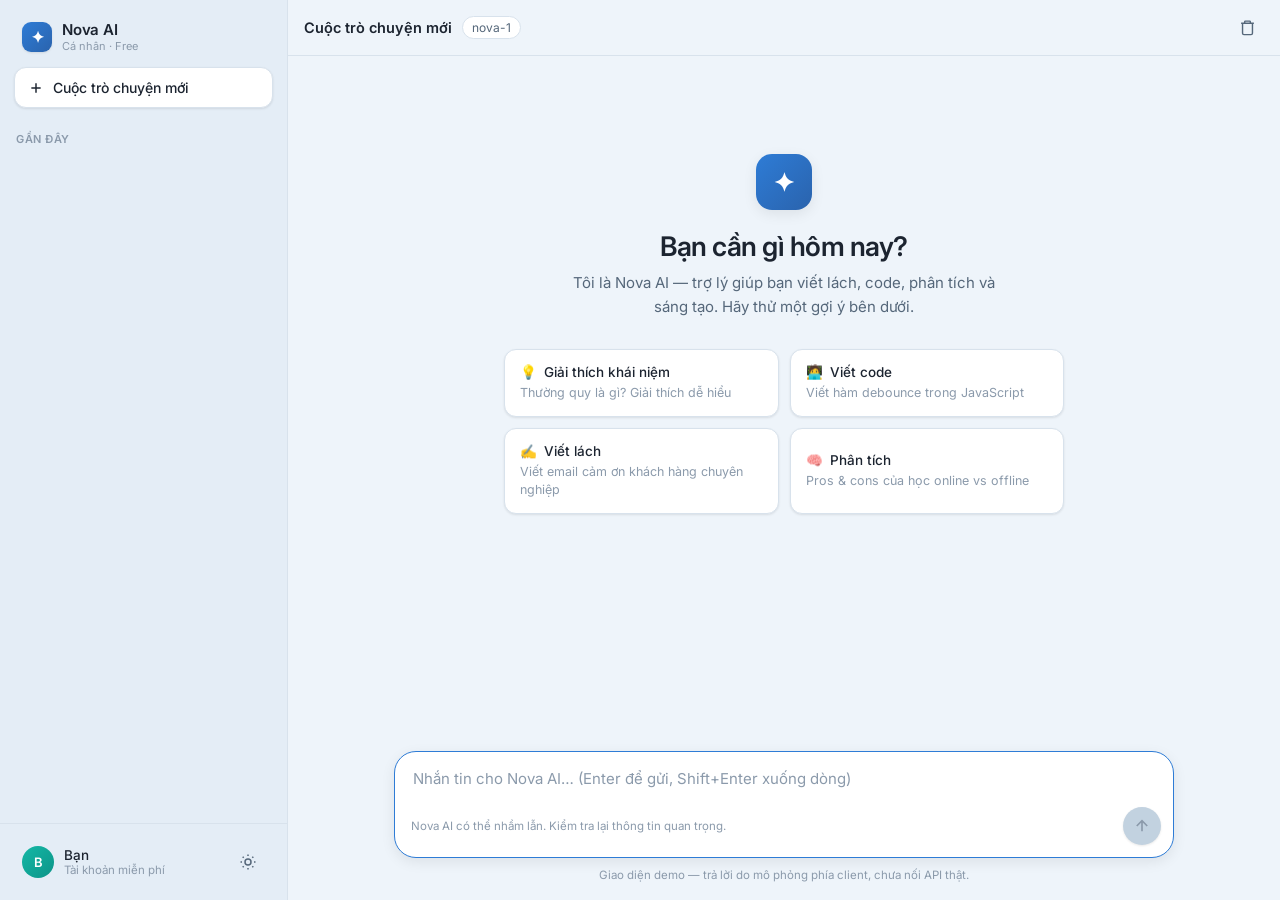
==== output/index.html @ d845a67d "feat: improve agent feedback and live workspace handling" ====
<!DOCTYPE html>
<html lang="vi">
<head>
<meta charset="UTF-8" />
<meta name="viewport" content="width=device-width, initial-scale=1.0" />
<title>Claude-like AI Chat</title>
<link rel="preconnect" href="https://fonts.googleapis.com" />
<link href="https://fonts.googleapis.com/css2?family=Inter:wght@400;500;600;700&family=JetBrains+Mono:wght@400;500&display=swap" rel="stylesheet" />
<style>
  /* ============ TOKENS / THEMES ============ */
  :root {
    --font-sans: 'Inter', -apple-system, BlinkMacSystemFont, 'Segoe UI', sans-serif;
    --font-mono: 'JetBrains Mono', ui-monospace, SFMono-Regular, Menlo, monospace;

    /* Light (mặc định) — tông xanh tươi mát */
    --bg-app: #eef4fa;
    --bg-sidebar: #e4edf6;
    --bg-panel: #ffffff;
    --bg-input: #ffffff;
    --bg-hover: #d9e6f2;
    --bg-user-bubble: #e3edf7;
    --bg-code: #1e2530;
    --bg-code-head: #2a3342;

    --text-primary: #1c2430;
    --text-secondary: #55677a;
    --text-tertiary: #8b9aab;
    --text-code: #e8edf3;

    --accent: #2e7cd6;
    --accent-hover: #2568b8;
    --accent-soft: #d9e9fb;
    --accent-deep: #2a63ad;
    --border: #d8e2ec;
    --border-strong: #c2d2e0;

    --shadow-sm: 0 1px 2px rgba(0,0,0,.04), 0 1px 3px rgba(0,0,0,.06);
    --shadow-md: 0 4px 14px rgba(0,0,0,.08);
    --radius-lg: 18px;
    --radius-md: 12px;
    --radius-sm: 8px;
  }

  [data-theme="dark"] {
    --bg-app: #121a24;
    --bg-sidebar: #16202c;
    --bg-panel: #182230;
    --bg-input: #1e2a3a;
    --bg-hover: #253549;
    --bg-user-bubble: #20303f;
    --bg-code: #0f151d;
    --bg-code-head: #1a2431;

    --text-primary: #e7edf4;
    --text-secondary: #a7b6c6;
    --text-tertiary: #74849a;
    --text-code: #e8edf3;

    --accent: #4d9bee;
    --accent-hover: #6faef2;
    --accent-soft: #1c3a5e;
    --accent-deep: #2a6fc4;
    --border: #26384c;
    --border-strong: #33495f;

    --shadow-sm: 0 1px 2px rgba(0,0,0,.3);
    --shadow-md: 0 4px 14px rgba(0,0,0,.4);
  }

  /* ============ RESET / BASE ============ */
  * { box-sizing: border-box; margin: 0; padding: 0; }
  html, body { height: 100%; }
  body {
    font-family: var(--font-sans);
    background: var(--bg-app);
    color: var(--text-primary);
    -webkit-font-smoothing: antialiased;
    overflow: hidden;
    transition: background .25s ease, color .25s ease;
  }
  button { font-family: inherit; cursor: pointer; border: none; background: none; color: inherit; }
  ::-webkit-scrollbar { width: 10px; height: 10px; }
  ::-webkit-scrollbar-thumb { background: var(--border-strong); border-radius: 10px; border: 2px solid transparent; background-clip: content-box; }
  ::-webkit-scrollbar-track { background: transparent; }

  /* ============ LAYOUT ============ */
  .app { display: flex; height: 100vh; width: 100vw; }

  /* ---- Sidebar ---- */
  .sidebar {
    width: 288px;
    flex-shrink: 0;
    background: var(--bg-sidebar);
    border-right: 1px solid var(--border);
    display: flex;
    flex-direction: column;
    transition: margin-left .28s cubic-bezier(.4,0,.2,1);
  }
  .sidebar.collapsed { margin-left: -288px; }

  .sidebar-top { padding: 14px 14px 8px; }
  .brand {
    display: flex; align-items: center; gap: 10px;
    padding: 6px 8px 14px;
  }
  .brand-logo {
    width: 30px; height: 30px; border-radius: 9px;
    background: linear-gradient(135deg, var(--accent), var(--accent-deep));
    display: grid; place-items: center; color: #fff; font-weight: 700;
    box-shadow: var(--shadow-sm);
  }
  .brand-name { font-weight: 600; font-size: 15px; letter-spacing: -.2px; }
  .brand-sub { font-size: 11px; color: var(--text-tertiary); }

  .new-chat-btn {
    display: flex; align-items: center; gap: 9px;
    width: 100%; padding: 11px 13px;
    background: var(--bg-panel);
    border: 1px solid var(--border);
    border-radius: var(--radius-md);
    font-size: 14px; font-weight: 500;
    box-shadow: var(--shadow-sm);
    transition: all .15s ease;
  }
  .new-chat-btn:hover { border-color: var(--accent); color: var(--accent); transform: translateY(-1px); }

  .sidebar-label {
    font-size: 11px; font-weight: 600; letter-spacing: .5px;
    text-transform: uppercase; color: var(--text-tertiary);
    padding: 16px 16px 6px;
  }
  .conv-list { flex: 1; overflow-y: auto; padding: 0 10px 10px; }
  .conv-item {
    display: flex; align-items: center; gap: 9px;
    width: 100%; text-align: left;
    padding: 10px 12px; margin-bottom: 3px;
    border-radius: var(--radius-sm);
    font-size: 13.5px; color: var(--text-secondary);
    white-space: nowrap; overflow: hidden; text-overflow: ellipsis;
    transition: background .12s ease;
  }
  .conv-item:hover { background: var(--bg-hover); }
  .conv-item.active { background: var(--bg-hover); color: var(--text-primary); font-weight: 500; }
  .conv-item .title { flex: 1; overflow: hidden; text-overflow: ellipsis; }
  .conv-item .del {
    opacity: 0; width: 22px; height: 22px; border-radius: 6px;
    display: grid; place-items: center; color: var(--text-tertiary);
    flex-shrink: 0;
  }
  .conv-item:hover .del { opacity: 1; }
  .conv-item .del:hover { background: rgba(200,60,60,.15); color: #d05656; }

  .sidebar-bottom { padding: 12px; border-top: 1px solid var(--border); }
  .user-card {
    display: flex; align-items: center; gap: 10px;
    padding: 9px 10px; border-radius: var(--radius-sm);
    transition: background .12s ease;
  }
  .user-card:hover { background: var(--bg-hover); }
  .avatar {
    width: 32px; height: 32px; border-radius: 50%;
    display: grid; place-items: center; font-weight: 600; font-size: 13px;
    color: #fff; flex-shrink: 0;
  }
  .avatar.ai { background: linear-gradient(135deg, var(--accent), var(--accent-deep)); }
  .avatar.user { background: linear-gradient(135deg, #14b8a6, #0d9488); }
  .user-meta { flex: 1; min-width: 0; }
  .user-name { font-size: 13.5px; font-weight: 500; }
  .user-plan { font-size: 11.5px; color: var(--text-tertiary); }

  .icon-btn {
    width: 34px; height: 34px; border-radius: var(--radius-sm);
    display: grid; place-items: center; color: var(--text-secondary);
    transition: background .12s ease, color .12s ease;
  }
  .icon-btn:hover { background: var(--bg-hover); color: var(--text-primary); }

  /* ---- Main ---- */
  .main { flex: 1; display: flex; flex-direction: column; min-width: 0; position: relative; }
  .topbar {
    height: 56px; flex-shrink: 0;
    display: flex; align-items: center; gap: 10px;
    padding: 0 16px;
    border-bottom: 1px solid var(--border);
    background: var(--bg-app);
  }
  .topbar .title { font-size: 14.5px; font-weight: 600; }
  .topbar .model-pill {
    font-size: 12px; color: var(--text-secondary);
    border: 1px solid var(--border);
    padding: 3px 9px; border-radius: 20px;
    background: var(--bg-panel);
  }
  .topbar .spacer { flex: 1; }

  /* ---- Messages ---- */
  .chat-scroll { flex: 1; overflow-y: auto; scroll-behavior: smooth; }
  .chat-inner { max-width: 780px; margin: 0 auto; padding: 26px 20px 12px; }

  /* Welcome */
  .welcome { display: flex; flex-direction: column; align-items: center; justify-content: center; text-align: center; padding: 8vh 20px 30px; }
  .welcome-logo {
    width: 56px; height: 56px; border-radius: 16px;
    background: linear-gradient(135deg, var(--accent), var(--accent-deep));
    display: grid; place-items: center; color: #fff; font-size: 26px; font-weight: 700;
    box-shadow: var(--shadow-md); margin-bottom: 20px;
    animation: pop .5s cubic-bezier(.34,1.56,.64,1);
  }
  @keyframes pop { from { transform: scale(.6); opacity: 0; } to { transform: scale(1); opacity: 1; } }
  .welcome h1 { font-size: 27px; font-weight: 600; letter-spacing: -.5px; margin-bottom: 8px; }
  .welcome p { color: var(--text-secondary); font-size: 15px; max-width: 440px; line-height: 1.6; }
  .suggestions { display: grid; grid-template-columns: 1fr 1fr; gap: 11px; margin-top: 30px; width: 100%; max-width: 560px; }
  .suggestion {
    text-align: left; padding: 14px 15px;
    background: var(--bg-panel);
    border: 1px solid var(--border);
    border-radius: var(--radius-md);
    box-shadow: var(--shadow-sm);
    transition: all .15s ease;
  }
  .suggestion:hover { border-color: var(--accent); transform: translateY(-2px); box-shadow: var(--shadow-md); }
  .suggestion .s-title { font-size: 13.5px; font-weight: 500; display: flex; align-items: center; gap: 7px; }
  .suggestion .s-desc { font-size: 12.5px; color: var(--text-tertiary); margin-top: 4px; line-height: 1.45; }

  /* Message rows */
  .msg { display: flex; gap: 13px; padding: 16px 0; animation: fadeUp .35s ease both; }
  @keyframes fadeUp { from { opacity: 0; transform: translateY(8px); } to { opacity: 1; transform: none; } }
  .msg .avatar { width: 32px; height: 32px; font-size: 12px; }
  .msg-body { flex: 1; min-width: 0; }
  .msg-author { font-size: 13px; font-weight: 600; margin-bottom: 5px; display: flex; align-items: center; gap: 8px; }
  .msg-author .time { font-size: 11px; font-weight: 400; color: var(--text-tertiary); }
  .msg-content { font-size: 15px; line-height: 1.7; color: var(--text-primary); word-wrap: break-word; }
  .msg-actions { display: flex; gap: 4px; margin-top: 8px; opacity: 0; transition: opacity .15s ease; }
  .msg:hover .msg-actions { opacity: 1; }
  .msg-actions button {
    font-size: 12px; color: var(--text-tertiary);
    padding: 4px 8px; border-radius: 6px;
    display: inline-flex; align-items: center; gap: 5px;
  }
  .msg-actions button:hover { background: var(--bg-hover); color: var(--text-primary); }

  /* ---- Markdown rendering ---- */
  .md > * + * { margin-top: 10px; }
  .md p { line-height: 1.7; }
  .md h1, .md h2, .md h3 { font-weight: 600; letter-spacing: -.3px; margin-top: 16px; line-height: 1.3; }
  .md h1 { font-size: 21px; } .md h2 { font-size: 18px; } .md h3 { font-size: 16px; }
  .md ul, .md ol { padding-left: 22px; line-height: 1.7; }
  .md li { margin-top: 4px; }
  .md a { color: var(--accent); text-decoration: none; }
  .md a:hover { text-decoration: underline; }
  .md strong { font-weight: 600; }
  .md blockquote { border-left: 3px solid var(--accent); padding: 4px 14px; color: var(--text-secondary); background: var(--bg-user-bubble); border-radius: 0 8px 8px 0; }
  .md code.inline {
    font-family: var(--font-mono); font-size: 13px;
    background: var(--bg-user-bubble); border: 1px solid var(--border);
    padding: 1.5px 6px; border-radius: 6px;
  }
  .md hr { border: none; border-top: 1px solid var(--border); margin: 14px 0; }

  /* Code block */
  .code-block { border-radius: var(--radius-md); overflow: hidden; box-shadow: var(--shadow-sm); margin-top: 12px; }
  .code-head {
    display: flex; align-items: center; justify-content: space-between;
    background: var(--bg-code-head);
    padding: 7px 8px 7px 14px;
  }
  .code-lang { font-family: var(--font-mono); font-size: 11.5px; color: #9db0c4; text-transform: lowercase; }
  .copy-btn {
    font-size: 12px; color: #9db0c4;
    padding: 4px 10px; border-radius: 6px;
    display: inline-flex; align-items: center; gap: 5px;
    transition: background .12s ease, color .12s ease;
  }
  .copy-btn:hover { background: rgba(255,255,255,.1); color: #fff; }
  .copy-btn.copied { color: #7fdca0; }
  .code-block pre {
    margin: 0; padding: 14px 16px; overflow-x: auto;
    background: var(--bg-code);
  }
  .code-block code { font-family: var(--font-mono); font-size: 13px; line-height: 1.6; color: var(--text-code); }
  /* simple syntax colors */
  .tk-kw { color: #c792ea; } .tk-str { color: #c3e88d; } .tk-num { color: #f78c6c; }
  .tk-com { color: #6b7280; font-style: italic; } .tk-fn { color: #82aaff; }

  /* Typing indicator */
  .typing { display: inline-flex; gap: 4px; align-items: center; padding: 6px 0; }
  .typing span { width: 7px; height: 7px; border-radius: 50%; background: var(--text-tertiary); animation: blink 1.2s infinite; }
  .typing span:nth-child(2) { animation-delay: .2s; }
  .typing span:nth-child(3) { animation-delay: .4s; }
  @keyframes blink { 0%,60%,100% { opacity: .3; transform: translateY(0); } 30% { opacity: 1; transform: translateY(-3px); } }
  .cursor { display: inline-block; width: 8px; height: 17px; background: var(--accent); vertical-align: text-bottom; animation: blink 1s steps(2) infinite; border-radius: 2px; margin-left: 1px; }

  /* ---- Composer ---- */
  .composer-wrap { flex-shrink: 0; padding: 8px 16px 18px; }
  .composer {
    max-width: 780px; margin: 0 auto;
    background: var(--bg-input);
    border: 1px solid var(--border-strong);
    border-radius: 22px;
    box-shadow: var(--shadow-md);
    transition: border-color .15s ease;
    overflow: hidden;
  }
  .composer:focus-within { border-color: var(--accent); }
  .composer textarea {
    width: 100%; border: none; outline: none; resize: none;
    background: transparent; color: var(--text-primary);
    font-family: var(--font-sans); font-size: 15px; line-height: 1.6;
    padding: 15px 18px 6px; max-height: 200px;
  }
  .composer textarea::placeholder { color: var(--text-tertiary); }
  .composer-row { display: flex; align-items: center; gap: 8px; padding: 6px 12px 12px 16px; }
  .composer-row .hint { font-size: 11.5px; color: var(--text-tertiary); flex: 1; }
  .send-btn {
    width: 38px; height: 38px; border-radius: 50%;
    background: var(--accent); color: #fff;
    display: grid; place-items: center;
    transition: all .15s ease;
    box-shadow: var(--shadow-sm);
  }
  .send-btn:hover:not(:disabled) { background: var(--accent-hover); transform: scale(1.05); }
  .send-btn:disabled { background: var(--border-strong); color: var(--text-tertiary); cursor: not-allowed; }
  .send-btn.stop { background: #d05656; }
  .send-btn.stop:hover { background: #b84747; }
  .disclaimer { text-align: center; font-size: 11.5px; color: var(--text-tertiary); margin-top: 10px; }

  /* Toast */
  .toast {
    position: fixed; bottom: 26px; left: 50%; transform: translateX(-50%) translateY(20px);
    background: var(--text-primary); color: var(--bg-app);
    padding: 10px 18px; border-radius: 10px; font-size: 13px; font-weight: 500;
    box-shadow: var(--shadow-md); opacity: 0; pointer-events: none;
    transition: all .25s ease; z-index: 100;
  }
  .toast.show { opacity: 1; transform: translateX(-50%) translateY(0); }

  /* Mobile */
  .menu-btn { display: none; }
  @media (max-width: 720px) {
    .sidebar { position: absolute; z-index: 50; height: 100%; box-shadow: var(--shadow-md); }
    .menu-btn { display: grid; }
    .suggestions { grid-template-columns: 1fr; }
    .welcome h1 { font-size: 23px; }
  }
</style>
</head>
<body data-theme="light">
<div class="app">
  <!-- ============ SIDEBAR ============ -->
  <aside class="sidebar" id="sidebar">
    <div class="sidebar-top">
      <div class="brand">
        <div class="brand-logo">✦</div>
        <div>
          <div class="brand-name">Nova AI</div>
          <div class="brand-sub">Cá nhân · Free</div>
        </div>
      </div>
      <button class="new-chat-btn" id="newChatBtn">
        <svg width="16" height="16" viewBox="0 0 24 24" fill="none" stroke="currentColor" stroke-width="2.2"><path d="M12 5v14M5 12h14"/></svg>
        Cuộc trò chuyện mới
      </button>
    </div>

    <div class="sidebar-label">Gần đây</div>
    <div class="conv-list" id="convList"></div>

    <div class="sidebar-bottom">
      <div class="user-card">
        <div class="avatar user">B</div>
        <div class="user-meta">
          <div class="user-name">Bạn</div>
          <div class="user-plan">Tài khoản miễn phí</div>
        </div>
        <button class="icon-btn" id="themeBtn" title="Đổi giao diện">
          <svg id="themeIcon" width="18" height="18" viewBox="0 0 24 24" fill="none" stroke="currentColor" stroke-width="2"><circle cx="12" cy="12" r="4"/><path d="M12 2v2M12 20v2M4.9 4.9l1.4 1.4M17.7 17.7l1.4 1.4M2 12h2M20 12h2M4.9 19.1l1.4-1.4M17.7 6.3l1.4-1.4"/></svg>
        </button>
      </div>
    </div>
  </aside>

  <!-- ============ MAIN ============ -->
  <main class="main">
    <div class="topbar">
      <button class="icon-btn menu-btn" id="menuBtn" title="Menu">
        <svg width="18" height="18" viewBox="0 0 24 24" fill="none" stroke="currentColor" stroke-width="2"><path d="M3 6h18M3 12h18M3 18h18"/></svg>
      </button>
      <span class="title" id="chatTitle">Cuộc trò chuyện mới</span>
      <span class="model-pill">nova-1</span>
      <div class="spacer"></div>
      <button class="icon-btn" id="clearBtn" title="Xóa cuộc trò chuyện hiện tại">
        <svg width="17" height="17" viewBox="0 0 24 24" fill="none" stroke="currentColor" stroke-width="2"><path d="M3 6h18M8 6V4a1 1 0 011-1h6a1 1 0 011 1v2m3 0v14a2 2 0 01-2 2H7a2 2 0 01-2-2V6"/></svg>
      </button>
    </div>

    <div class="chat-scroll" id="chatScroll">
      <div class="chat-inner" id="chatInner"></div>
    </div>

    <div class="composer-wrap">
      <div class="composer">
        <textarea id="input" rows="1" placeholder="Nhắn tin cho Nova AI… (Enter để gửi, Shift+Enter xuống dòng)"></textarea>
        <div class="composer-row">
          <span class="hint">Nova AI có thể nhầm lẫn. Kiểm tra lại thông tin quan trọng.</span>
          <button class="send-btn" id="sendBtn" disabled title="Gửi">
            <svg width="18" height="18" viewBox="0 0 24 24" fill="none" stroke="currentColor" stroke-width="2.2"><path d="M12 19V5M5 12l7-7 7 7"/></svg>
          </button>
        </div>
      </div>
      <div class="disclaimer">Giao diện demo — trả lời do mô phỏng phía client, chưa nối API thật.</div>
    </div>
  </main>
</div>

<div class="toast" id="toast"></div>

<script>
/* =====================================================================
   Nova AI — Frontend demo chatbot (không phụ thuộc thư viện)
   - Multi hội thoại, lưu localStorage
   - Streaming chữ (typewriter) + dừng được
   - Render Markdown đơn giản (code, bold, list, link, quote...)
   - Highlight syntax tối giản cho code
   ===================================================================== */

/* ---------- Helpers ---------- */
const $ = (s, r = document) => r.querySelector(s);
const uid = () => Math.random().toString(36).slice(2, 9) + Date.now().toString(36);
const now = () => new Date().toLocaleTimeString('vi-VN', { hour: '2-digit', minute: '2-digit' });

function esc(s) {
  return String(s).replace(/[&<>"']/g, c => ({ '&': '&amp;', '<': '&lt;', '>': '&gt;', '"': '&quot;', "'": '&#39;' }[c]));
}

/* ---------- State ---------- */
const sidebar = $('#sidebar');
const LS_KEY = 'nova_ai_chats_v1';
const LS_THEME = 'nova_ai_theme';
let chats = loadChats();
let activeId = null;
let generating = false;
let stopFlag = false;

function loadChats() {
  try { return JSON.parse(localStorage.getItem(LS_KEY)) || []; }
  catch { return []; }
}
function saveChats() { localStorage.setItem(LS_KEY, JSON.stringify(chats)); }
function active() { return chats.find(c => c.id === activeId); }

/* ---------- Theme ---------- */
const themeBtn = $('#themeBtn');
function applyTheme(t) {
  document.body.dataset.theme = t;
  localStorage.setItem(LS_THEME, t);
  $('#themeIcon').innerHTML = t === 'dark'
    ? '<path d="M21 12.8A9 9 0 1111.2 3a7 7 0 009.8 9.8z"/>'
    : '<circle cx="12" cy="12" r="4"/><path d="M12 2v2M12 20v2M4.9 4.9l1.4 1.4M17.7 17.7l1.4 1.4M2 12h2M20 12h2M4.9 19.1l1.4-1.4M17.7 6.3l1.4-1.4"/>';
}
applyTheme(localStorage.getItem(LS_THEME) || 'light');
themeBtn.onclick = () => applyTheme(document.body.dataset.theme === 'dark' ? 'light' : 'dark');

/* ---------- Markdown (đơn giản, an toàn XSS) ---------- */
function highlight(code) {
  const KW = /\b(const|let|var|function|return|if|else|for|while|do|class|import|from|export|default|async|await|new|def|print|elif|try|except|finally|raise|public|private|protected|static|void|int|float|double|bool|boolean|string|char|true|false|null|undefined|None|True|False|this|self|lambda|switch|case|break|continue|in|of|typeof)\b/;
  const TOKEN = /(\/\/[^\n]*|#[^\n]*|\/\*[\s\S]*?\*\/)|("(?:[^"\\]|\\.)*"|'(?:[^'\\]|\\.)*'|`(?:[^`\\]|\\.)*`)|(\b\d+(?:\.\d+)?\b)|([A-Za-z_$][\w$]*)/g;
  let out = '', last = 0, m;
  while ((m = TOKEN.exec(code)) !== null) {
    out += esc(code.slice(last, m.index));
    if (m[1]) out += '<span class="tk-com">' + esc(m[1]) + '</span>';
    else if (m[2]) out += '<span class="tk-str">' + esc(m[2]) + '</span>';
    else if (m[3]) out += '<span class="tk-num">' + esc(m[3]) + '</span>';
    else if (m[4]) out += (KW.test(m[4]) ? '<span class="tk-kw">' : '') + esc(m[4]) + (KW.test(m[4]) ? '</span>' : '');
    last = m.index + m[0].length;
  }
  out += esc(code.slice(last));
  return out;
}

function mdToHtml(src) {
  // tách code block ra trước
  const blocks = [];
  src = src.replace(/```(\w*)\n?([\s\S]*?)```/g, (m, lang, code) => {
    blocks.push({ lang, code });
    return '\u0000BLOCK' + (blocks.length - 1) + '\u0000';
  });

  let html = esc(src);

  // inline code
  html = html.replace(/`([^`\n]+)`/g, '<code class="inline">$1</code>');
  // bold
  html = html.replace(/\*\*([^*]+)\*\*/g, '<strong>$1</strong>');
  // italic
  html = html.replace(/(^|[^*])\*([^*\n]+)\*/g, '$1<em>$2</em>');
  // heading
  html = html.replace(/^### (.*)$/gm, '<h3>$1</h3>');
  html = html.replace(/^## (.*)$/gm, '<h2>$1</h2>');
  html = html.replace(/^# (.*)$/gm, '<h1>$1</h1>');
  // blockquote
  html = html.replace(/^&gt; (.*)$/gm, '<blockquote>$1</blockquote>');
  // hr
  html = html.replace(/^---$/gm, '<hr>');
  // link
  html = html.replace(/\[([^\]]+)\]\((https?:\/\/[^\s)]+)\)/g, '<a href="$2" target="_blank" rel="noopener">$1</a>');

  // lists: gom các dòng "- " hoặc "1. "
  html = html.replace(/(?:^|\n)((?:- .*(?:\n|$))+)/g, (m, g) => {
    const items = g.trim().split('\n').map(l => '<li>' + l.replace(/^- /, '') + '</li>').join('');
    return '\n<ul>' + items + '</ul>';
  });
  html = html.replace(/(?:^|\n)((?:\d+\. .*(?:\n|$))+)/g, (m, g) => {
    const items = g.trim().split('\n').map(l => '<li>' + l.replace(/^\d+\. /, '') + '</li>').join('');
    return '\n<ol>' + items + '</ol>';
  });

  // paragraphs: tách theo \n\n
  html = html.split(/\n{2,}/).map(chunk => {
    const c = chunk.trim();
    if (!c) return '';
    if (/^<(h\d|ul|ol|blockquote|hr|div|pre|code)/.test(c) || c.startsWith('\u0000BLOCK')) return c;
    return '<p>' + c.replace(/\n/g, '<br>') + '</p>';
  }).join('\n');

  // restore code blocks
  html = html.replace(/\u0000BLOCK(\d+)\u0000/g, (m, i) => {
    const b = blocks[+i];
    const id = 'cb_' + uid();
    return `<div class="code-block" data-code="${esc(b.code)}" data-id="${id}">
      <div class="code-head">
        <span class="code-lang">${esc(b.lang || 'code')}</span>
        <button class="copy-btn" data-target="${id}">
          <svg width="13" height="13" viewBox="0 0 24 24" fill="none" stroke="currentColor" stroke-width="2"><rect x="9" y="9" width="13" height="13" rx="2"/><path d="M5 15H4a2 2 0 01-2-2V4a2 2 0 012-2h9a2 2 0 012 2v1"/></svg>
          <span>Copy</span>
        </button>
      </div>
      <pre><code id="${id}">${highlight(b.code)}</code></pre>
    </div>`;
  });

  return html;
}

/* ---------- Render chat ---------- */
const chatInner = $('#chatInner');
const chatScroll = $('#chatScroll');

function renderConvList() {
  const list = $('#convList');
  list.innerHTML = '';
  [...chats].sort((a, b) => b.updated - a.updated).forEach(c => {
    const el = document.createElement('button');
    el.className = 'conv-item' + (c.id === activeId ? ' active' : '');
    el.innerHTML = `<svg width="14" height="14" viewBox="0 0 24 24" fill="none" stroke="currentColor" stroke-width="2" style="opacity:.6;flex-shrink:0"><path d="M21 15a2 2 0 01-2 2H7l-4 4V5a2 2 0 012-2h14a2 2 0 012 2z"/></svg>
      <span class="title">${esc(c.title)}</span>
      <span class="del" data-del="${c.id}" title="Xóa">
        <svg width="13" height="13" viewBox="0 0 24 24" fill="none" stroke="currentColor" stroke-width="2"><path d="M18 6L6 18M6 6l12 12"/></svg>
      </span>`;
    el.onclick = (e) => {
      if (e.target.closest('.del')) { e.stopPropagation(); deleteChat(c.id); return; }
      switchChat(c.id);
    };
    list.appendChild(el);
  });
}

function renderMessages(chat) {
  if (!chat || chat.messages.length === 0) { renderWelcome(); return; }
  chatInner.innerHTML = '';
  chat.messages.forEach(m => chatInner.appendChild(buildMsg(m)));
  scrollToBottom();
}

function renderWelcome() {
  chatInner.innerHTML = `
    <div class="welcome">
      <div class="welcome-logo">✦</div>
      <h1>Bạn cần gì hôm nay?</h1>
      <p>Tôi là Nova AI — trợ lý giúp bạn viết lách, code, phân tích và sáng tạo. Hãy thử một gợi ý bên dưới.</p>
      <div class="suggestions">
        ${SUGGESTIONS.map(s => `
          <button class="suggestion" data-q="${esc(s.q)}">
            <div class="s-title"><span>${s.icon}</span>${esc(s.t)}</div>
            <div class="s-desc">${esc(s.d)}</div>
          </button>`).join('')}
      </div>
    </div>`;
  chatInner.querySelectorAll('.suggestion').forEach(b => b.onclick = () => {
    input.value = b.dataset.q; input.dispatchEvent(new Event('input')); send();
  });
}

function buildMsg(m) {
  const isUser = m.role === 'user';
  const wrap = document.createElement('div');
  wrap.className = 'msg';
  wrap.dataset.mid = m.id;
  wrap.innerHTML = `
    <div class="avatar ${isUser ? 'user' : 'ai'}">${isUser ? 'B' : '✦'}</div>
    <div class="msg-body">
      <div class="msg-author">${isUser ? 'Bạn' : 'Nova AI'} <span class="time">${m.time || now()}</span></div>
      <div class="msg-content md"></div>
      <div class="msg-actions">
        ${isUser ? '' : `<button data-act="copy"><svg width="13" height="13" viewBox="0 0 24 24" fill="none" stroke="currentColor" stroke-width="2"><rect x="9" y="9" width="13" height="13" rx="2"/><path d="M5 15H4a2 2 0 01-2-2V4a2 2 0 012-2h9a2 2 0 012 2v1"/></svg>Copy</button>
        <button data-act="regen"><svg width="13" height="13" viewBox="0 0 24 24" fill="none" stroke="currentColor" stroke-width="2"><path d="M23 4v6h-6M1 20v-6h6"/><path d="M3.5 9a9 9 0 0114.9-3.4L23 10M1 14l4.6 4.4A9 9 0 0020.5 15"/></svg>Sinh lại</button>`}
      </div>
    </div>`;
  const contentEl = wrap.querySelector('.msg-content');
  if (m.streaming) {
    contentEl.innerHTML = `<span class="typing"><span></span><span></span><span></span></span>`;
  } else {
    contentEl.innerHTML = mdToHtml(m.content || '');
  }
  // bind actions
  wrap.querySelectorAll('.msg-actions button').forEach(btn => {
    btn.onclick = () => {
      if (btn.dataset.act === 'copy') { copyText(m.content); toast('Đã copy vào clipboard'); }
      else if (btn.dataset.act === 'regen' && !generating) { regenerate(); }
    };
  });
  // bind copy inside code blocks
  wrap.querySelectorAll('.copy-btn').forEach(btn => {
    btn.onclick = () => {
      const code = wrap.querySelector('#' + CSS.escape(btn.dataset.target));
      copyText(code.textContent);
      const label = btn.querySelector('span');
      btn.classList.add('copied'); label.textContent = 'Đã copy!';
      setTimeout(() => { btn.classList.remove('copied'); label.textContent = 'Copy'; }, 1600);
    };
  });
  return wrap;
}

/* ---------- Streaming ---------- */
function streamText(el, text, onDone) {
  // stream theo từng "từ" cho tự nhiên, code block stream nhanh hơn
  el.classList.add('md');
  const parts = [];
  let i = 0;
  const cursor = document.createElement('span'); cursor.className = 'cursor';
  let timer;
  function tick() {
    if (stopFlag) { stopFlag = false; finish(); return; }
    // lấy 1-3 ký tự mỗi tick (nhanh dần ở cuối)
    const step = Math.random() < 0.4 ? 1 : 2;
    i = Math.min(text.length, i + step);
    parts[0] = text.slice(0, i);
    // render lại markdown an toàn (chưa đóng code block -> bọc tạm)
    el.innerHTML = safePartial(parts[0]) ;
    el.appendChild(cursor);
    scrollToBottom();
    if (i >= text.length) { finish(); return; }
    timer = setTimeout(tick, 14 + Math.random() * 26);
  }
  function finish() {
    clearTimeout(timer);
    el.innerHTML = mdToHtml(parts[0] ?? text);
    bindCodeCopy(el);
    onDone && onDone();
  }
  tick();
  return { stop: () => { stopFlag = true; } };
}

// render markdown "mở" khi đang stream: đóng lại code fence đang dở
function safePartial(text) {
  const openFences = (text.match(/```/g) || []).length % 2;
  return mdToHtml(text + (openFences ? '\n```' : ''));
}
function bindCodeCopy(scope) {
  scope.querySelectorAll('.copy-btn').forEach(btn => {
    btn.onclick = () => {
      const code = scope.querySelector('#' + CSS.escape(btn.dataset.target));
      copyText(code.textContent);
      const label = btn.querySelector('span');
      btn.classList.add('copied'); label.textContent = 'Đã copy!';
      setTimeout(() => { btn.classList.remove('copied'); label.textContent = 'Copy'; }, 1600);
    };
  });
}

/* ---------- Mock AI ---------- */
const SUGGESTIONS = [
  { icon: '💡', t: 'Giải thích khái niệm', d: 'Thường quy là gì? Giải thích dễ hiểu', q: 'Thường quy (regex) là gì? Giải thích cho người mới, có ví dụ' },
  { icon: '🧑‍💻', t: 'Viết code', d: 'Viết hàm debounce trong JavaScript', q: 'Viết hàm debounce trong JavaScript, giải thích logic và cho ví dụ dùng' },
  { icon: '✍️', t: 'Viết lách', d: 'Viết email cảm ơn khách hàng chuyên nghiệp', q: 'Viết email cảm ơn khách hàng sau khi mua hàng, giọng văn thân thiện, ngắn gọn' },
  { icon: '🧠', t: 'Phân tích', d: 'Pros & cons của học online vs offline', q: 'Phân tích ưu nhược điểm của học online so với học offline cho sinh viên' },
];

function generateReply(userText) {
  const q = userText.toLowerCase();
  // Trả lời "trông thông minh" theo từ khóa — đây là MOCK, thay bằng API thật sau
  const rules = [
    { re: /(debounce|throttle|javascript|js|code|hàm|function|python|react|css|html)/i,
      reply: () => `Đặt tốt câu! Dưới đây là **hàm \`debounce\`** trong JavaScript — nó hoãn việc gọi một hàm cho đến khi người dùng ngừng thao tác một khoảng thời gian nhất định (rất useful cho tìm kiếm, resize, nhập liệu):

\`\`\`javascript
function debounce(fn, delay = 300) {
  let timer = null;
  return function (...args) {
    clearTimeout(timer);
    timer = setTimeout(() => {
      fn.apply(this, args);
    }, delay);
  };
}

// Ví dụ: tìm kiếm khi người dùng ngừng gõ 400ms
const search = debounce((q) => {
  console.log("Tìm kiếm:", q);
  // gọi API ở đây...
}, 400);

input.addEventListener("input", (e) => search(e.target.value));
\`\`\`

**Logic hoạt động:**
1. Mỗi lần được gọi, timer cũ bị hủy (\`clearTimeout\`)
2. Đặt một timer mới với cùng delay
3. Chỉ khi không có lần gọi nào trong \`delay\` ms → hàm gốc mới chạy

> Mẹo: nếu cần chạy ngay lần đầu và chỉ debounce phần sau, thêm cờ \`leading\` — mình có thể viết full version cho bạn.` },

    { re: /(regex|thường quy)/i,
      reply: () => `**Thường quy (regular expression)** là một mẫu (pattern) dùng để tìm, khớp, thay thế hoặc kiểm tra văn bản theo cấu trúc.

**Ví dụ nhanh:**
\`\`\`python
import re

text = "Email liên hệ: user@demo.vn, hotline 0912 345 678"

# Tìm email
emails = re.findall(r"[\\w.]+@[\\w.]+\\.\\w+", text)
print(emails)  # ['user@demo.vn']

# Kiểm tra SĐT Việt Nam
sdto = re.search(r"0\\d{9,10}", text)
print(bool(sdto))  # True
\`\`\`

**Một vài ký tự quan trọng:**
- \\* — 0 hoặc nhiều lần
- + — 1 hoặc nhiều lần
- ? — 0 hoặc 1 lần
- ^ / $ — đầu / cuối chuỗi
- [abc] — một trong các ký tự

Bạn muốn mình giải thích sâu hơn phần nào, hay cho thêm bài tập thực hành không?` },

    { re: /(email|viết|lách|thư|chào)/i,
      reply: () => `Dưới đây là mẫu **email cảm ơn khách hàng** — thân thiện, ngắn gọn, có CTA rõ:

> **Tiêu đề:** Cảm ơn bạn đã đồng hành cùng [Tên thương hiệu]! ✨
>
> Xin chào [Tên khách],
>
> Cảm ơn bạn rất nhiều vì đã chọn [sản phẩm/dịch vụ] của chúng tôi. Sự tin tưởng của bạn là điều có giá trị nhất với team của mình.
>
> Trong vòng 1–2 ngày, bạn sẽ nhận được [hóa đơn / hướng dẫn / sản phẩm] qua email này. Nếu cần hỗ trợ bất cứ điều gì, cứ reply trực tiếp vào mail này nhé — team mình luôn sẵn sàng.
>
> Chúc bạn trải nghiệm thật tuyệt!
>
> Trân trọng,
> [Tên bạn] — [Chức vụ]
> [SĐT / Website]

**Mẹo nhỏ để email hiệu quả hơn:**
1. Tiêu đề ngắn, có cảm xúc, tránh all-caps
2. Một email chỉ nên có **một** hành động chính
3. Kết thúc bằng lời mời hỏi lại để mở cuộc hội thoại

Bạn muốn mình điều chỉnh giọng văn (trang trọng hơn / trẻ hơn) hay thêm khuyến mãi không?` },

    { re: /(online|offline|phân tích|ưu|nhược|so sánh)/i,
      reply: () => `Mình phân tích **học online vs offline** cho sinh viên theo 3 góc nhìn:

**1. Linh hoạt & chi phí**
- ✅ Online: học mọi lúc mọi nơi, tiết kiệm di chuyển, dễ xem lại bài
- ❌ Offline: bị ràng buộc thời gian, chi phí đi lại/đóng học phí lớp cao hơn

**2. Kỷ luật & tương tác**
- ✅ Offline: có môi trường, dễ tập trung, được tương tác trực tiếp với thầy cô
- ❌ Online: cần tự giác cao, dễ bị xao nhãng (điện thoại, việc nhà…)

**3. Kỹ năng thực hành**
- ❌ Online: hạn chế với ngành cần tay nghề (y, kỹ thuật, ngoại ngữ hội thoại)
- ✅ Offline: thực hành ngay tại chỗ, networking với bạn bè/đồng nghiệp

**Kết luận:** Không bên nào "tốt tuyệt đối". Với sinh viên, mô hình **lai (blended)** — lý thuyết online + thực hành/tương tác offline — thường tối ưu nhất về cả hiệu quả lẫn chi phí.

Bạn đang học ngành nào? Mình có thể gợi ý tỷ lệ online/offline phù hợp hơn.` },

    { re: /(chào|hello|hi|xin chào)/i,
      reply: () => `Chào bạn! 👋 Mình là **Nova AI** — trợ lý có thể giúp bạn:

- 💻 **Viết & giải thích code** (JS, Python, HTML/CSS…)
- ✍️ **Viết lách** (email, bài, caption, tóm tắt)
- 🧠 **Phân tích, so sánh, lên ý tưởng**
- 🌐 **Giải thích khái niệm** dễ hiểu

Bạn cứ hỏi thoải mái nhé. Mình trả lời gì bạn không vừa ý thì bấm **Sinh lại** là ra bản khác!` },
  ];

  for (const r of rules) if (r.re.test(q)) return r.reply();

  return `Cảm ơn bạn đã hỏi! Đây là **giao diện demo**, nên câu trả lời này được tạo ngay trên trình duyệt của bạn (mock, chưa nối API thật).

**Gợi ý để thấy demo "chạy" đẹp nhất:**
1. Bấm một trong 4 ô gợi ý ở màn hình chào — có trả lời kèm **code block**, **list**, **blockquote**
2. Gõ \`debounce\`, \`regex\` hoặc \`email\` để xem các dạng trả lời khác nhau
3. Thử nút **Copy** ở code block, **Sinh lại**, và **đổi giao diện** (nút mặt trời/trăng)

Nếu bạn muốn nối **API thật** (OpenAI, Claude, Gemini…), mình có thể sửa phần \`generateReply()\` thành \`fetch\` gọi backend của bạn — chỉ cần vài dòng. Muốn mình làm luôn không?`;
}

/* ---------- Composer / send ---------- */
const input = $('#input');
const sendBtn = $('#sendBtn');

function autoGrow() {
  input.style.height = 'auto';
  input.style.height = Math.min(input.scrollHeight, 200) + 'px';
  sendBtn.disabled = generating ? false : input.value.trim() === '';
  if (generating) updateSendBtn();
}
function updateSendBtn() {
  sendBtn.classList.toggle('stop', generating);
  sendBtn.title = generating ? 'Dừng' : 'Gửi';
  sendBtn.innerHTML = generating
    ? '<svg width="16" height="16" viewBox="0 0 24 24" fill="currentColor"><rect x="6" y="6" width="12" height="12" rx="2"/></svg>'
    : '<svg width="18" height="18" viewBox="0 0 24 24" fill="none" stroke="currentColor" stroke-width="2.2"><path d="M12 19V5M5 12l7-7 7 7"/></svg>';
}

input.addEventListener('input', autoGrow);
input.addEventListener('keydown', (e) => {
  if (e.key === 'Enter' && !e.shiftKey) { e.preventDefault(); send(); }
});
sendBtn.onclick = () => {
  if (generating) { stopFlag = true; return; }
  send();
};

function send() {
  if (generating) return;
  const text = input.value.trim();
  if (!text) return;

  let chat = active();
  if (!chat) { chat = newChat(text, false); }

  const userMsg = { id: uid(), role: 'user', content: text, time: now() };
  chat.messages.push(userMsg);
  if (!chat.title || chat.title === 'Cuộc trò chuyện mới') chat.title = text.slice(0, 40);
  chat.updated = Date.now();
  saveChats();

  input.value = ''; autoGrow();
  renderConvList(); renderMessages(chat);

  // tạo placeholder AI đang stream
  const aiMsg = { id: uid(), role: 'assistant', content: '', time: now(), streaming: true };
  chat.messages.push(aiMsg); saveChats();
  renderMessages(chat);

  generating = true; stopFlag = false; updateSendBtn();
  const contentEl = chatInner.querySelector(`[data-mid="${aiMsg.id}"] .msg-content`);
  const full = generateReply(text);
  const runner = streamText(contentEl, full, () => {
    aiMsg.content = full; aiMsg.streaming = false;
    generating = false; updateSendBtn();
    saveChats(); renderConvList();
  });
  // lưu runner để stop
  sendBtn.dataset.run = '1';
  window.__runner = runner;
}

function regenerate() {
  const chat = active(); if (!chat || generating) return;
  const last = [...chat.messages].reverse().find(m => m.role === 'assistant');
  const lastUser = [...chat.messages].reverse().find(m => m.role === 'user');
  if (!lastUser) return;
  // xóa assistant cuối cùng rồi stream lại
  chat.messages = chat.messages.filter(m => m !== last);
  saveChats(); renderMessages(chat);
  const aiMsg = { id: uid(), role: 'assistant', content: '', time: now(), streaming: true };
  chat.messages.push(aiMsg); saveChats(); renderMessages(chat);
  generating = true; stopFlag = false; updateSendBtn();
  const contentEl = chatInner.querySelector(`[data-mid="${aiMsg.id}"] .msg-content`);
  const full = generateReply(lastUser.content);
  window.__runner = streamText(contentEl, full, () => {
    aiMsg.content = full; aiMsg.streaming = false;
    generating = false; updateSendBtn(); saveChats();
  });
}

/* ---------- Chat management ---------- */
function newChat(firstMsg, render = true) {
  const c = { id: uid(), title: firstMsg ? firstMsg.slice(0, 40) : 'Cuộc trò chuyện mới', messages: [], updated: Date.now() };
  chats.push(c); activeId = c.id; saveChats();
  if (render) { renderConvList(); renderMessages(c); $('#chatTitle').textContent = c.title; }
  return c;
}
function switchChat(id) {
  if (generating) { stopFlag = true; }
  activeId = id; saveChats();
  const c = active();
  renderConvList(); renderMessages(c);
  $('#chatTitle').textContent = c ? c.title : '';
  if (window.innerWidth <= 720) sidebar.classList.add('collapsed');
}
function deleteChat(id) {
  chats = chats.filter(c => c.id !== id);
  if (activeId === id) { activeId = chats[0]?.id || null; }
  saveChats(); renderConvList();
  const c = active();
  c ? (renderMessages(c), $('#chatTitle').textContent = c.title) : renderWelcome();
  toast('Đã xóa cuộc trò chuyện');
}

$('#newChatBtn').onclick = () => {
  if (generating) stopFlag = true;
  activeId = null;
  renderConvList(); renderWelcome();
  $('#chatTitle').textContent = 'Cuộc trò chuyện mới';
  input.focus();
};
$('#clearBtn').onclick = () => { if (active()) { deleteChat(activeId); } };
$('#menuBtn').onclick = () => sidebar.classList.toggle('collapsed');

/* ---------- Utils ---------- */
function scrollToBottom() { chatScroll.scrollTop = chatScroll.scrollHeight; }
function copyText(t) {
  navigator.clipboard?.writeText(t).catch(() => {
    const ta = document.createElement('textarea'); ta.value = t; document.body.appendChild(ta);
    ta.select(); document.execCommand('copy'); ta.remove();
  });
}
let toastTimer;
function toast(msg) {
  const el = $('#toast'); el.textContent = msg; el.classList.add('show');
  clearTimeout(toastTimer); toastTimer = setTimeout(() => el.classList.remove('show'), 1800);
}

/* ---------- Init ---------- */
renderConvList();
const first = [...chats].sort((a, b) => b.updated - a.updated)[0];
if (first) { activeId = first.id; renderMessages(first); $('#chatTitle').textContent = first.title; }
else renderWelcome();
input.focus();
</script>
</body>
</html>
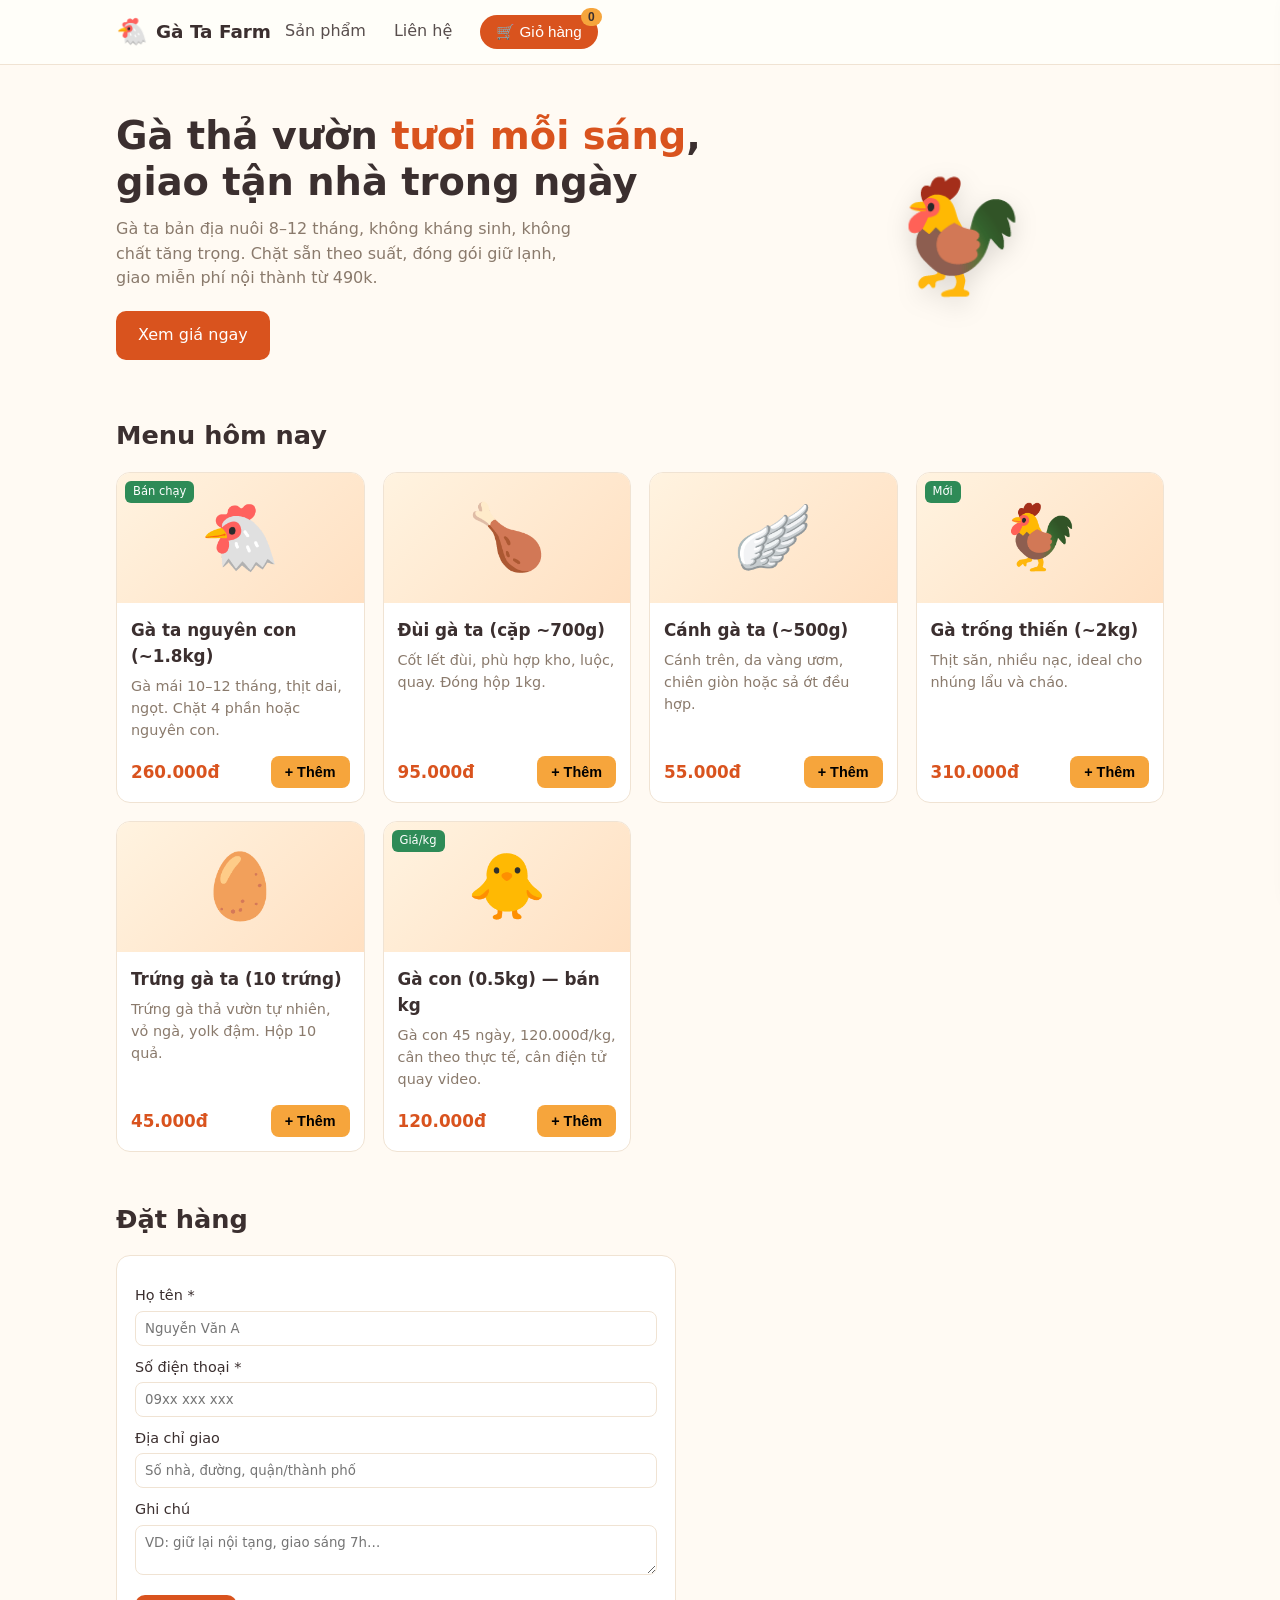
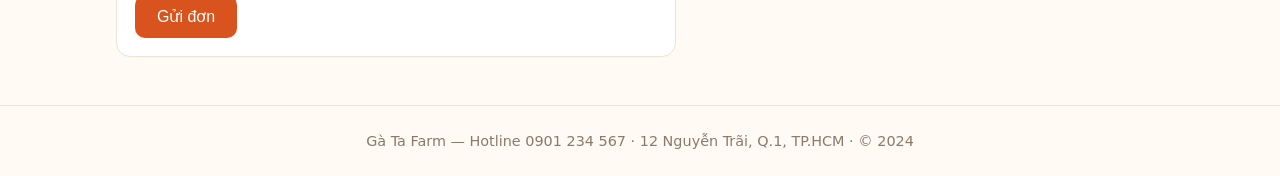
==== commit 68a8a7db: "fix: change litellm to openai" ====
--- a/output/index.html
+++ b/output/index.html
@@ -1,954 +1,192 @@
 <!DOCTYPE html>
 <html lang="vi">
 <head>
-<meta charset="UTF-8" />
-<meta name="viewport" content="width=device-width, initial-scale=1.0" />
-<title>Claude-like AI Chat</title>
-<link rel="preconnect" href="https://fonts.googleapis.com" />
-<link href="https://fonts.googleapis.com/css2?family=Inter:wght@400;500;600;700&family=JetBrains+Mono:wght@400;500&display=swap" rel="stylesheet" />
+<meta charset="UTF-8">
+<meta name="viewport" content="width=device-width, initial-scale=1.0">
+<title>Gà Ta Farm — Gà tươi ngon giao tận nhà</title>
 <style>
-  /* ============ TOKENS / THEMES ============ */
-  :root {
-    --font-sans: 'Inter', -apple-system, BlinkMacSystemFont, 'Segoe UI', sans-serif;
-    --font-mono: 'JetBrains Mono', ui-monospace, SFMono-Regular, Menlo, monospace;
-
-    /* Light (mặc định) — tông xanh tươi mát */
-    --bg-app: #eef4fa;
-    --bg-sidebar: #e4edf6;
-    --bg-panel: #ffffff;
-    --bg-input: #ffffff;
-    --bg-hover: #d9e6f2;
-    --bg-user-bubble: #e3edf7;
-    --bg-code: #1e2530;
-    --bg-code-head: #2a3342;
-
-    --text-primary: #1c2430;
-    --text-secondary: #55677a;
-    --text-tertiary: #8b9aab;
-    --text-code: #e8edf3;
-
-    --accent: #2e7cd6;
-    --accent-hover: #2568b8;
-    --accent-soft: #d9e9fb;
-    --accent-deep: #2a63ad;
-    --border: #d8e2ec;
-    --border-strong: #c2d2e0;
-
-    --shadow-sm: 0 1px 2px rgba(0,0,0,.04), 0 1px 3px rgba(0,0,0,.06);
-    --shadow-md: 0 4px 14px rgba(0,0,0,.08);
-    --radius-lg: 18px;
-    --radius-md: 12px;
-    --radius-sm: 8px;
+  :root{
+    --bg:#fffaf3; --card:#fff; --ink:#3b2f2f; --muted:#8a7a6c;
+    --brand:#d9531e; --brand-dark:#b13d10; --accent:#f6a53c;
+    --ok:#2e8b57; --line:#f0e3d3;
   }
-
-  [data-theme="dark"] {
-    --bg-app: #121a24;
-    --bg-sidebar: #16202c;
-    --bg-panel: #182230;
-    --bg-input: #1e2a3a;
-    --bg-hover: #253549;
-    --bg-user-bubble: #20303f;
-    --bg-code: #0f151d;
-    --bg-code-head: #1a2431;
-
-    --text-primary: #e7edf4;
-    --text-secondary: #a7b6c6;
-    --text-tertiary: #74849a;
-    --text-code: #e8edf3;
-
-    --accent: #4d9bee;
-    --accent-hover: #6faef2;
-    --accent-soft: #1c3a5e;
-    --accent-deep: #2a6fc4;
-    --border: #26384c;
-    --border-strong: #33495f;
-
-    --shadow-sm: 0 1px 2px rgba(0,0,0,.3);
-    --shadow-md: 0 4px 14px rgba(0,0,0,.4);
-  }
-
-  /* ============ RESET / BASE ============ */
-  * { box-sizing: border-box; margin: 0; padding: 0; }
-  html, body { height: 100%; }
-  body {
-    font-family: var(--font-sans);
-    background: var(--bg-app);
-    color: var(--text-primary);
-    -webkit-font-smoothing: antialiased;
-    overflow: hidden;
-    transition: background .25s ease, color .25s ease;
-  }
-  button { font-family: inherit; cursor: pointer; border: none; background: none; color: inherit; }
-  ::-webkit-scrollbar { width: 10px; height: 10px; }
-  ::-webkit-scrollbar-thumb { background: var(--border-strong); border-radius: 10px; border: 2px solid transparent; background-clip: content-box; }
-  ::-webkit-scrollbar-track { background: transparent; }
-
-  /* ============ LAYOUT ============ */
-  .app { display: flex; height: 100vh; width: 100vw; }
-
-  /* ---- Sidebar ---- */
-  .sidebar {
-    width: 288px;
-    flex-shrink: 0;
-    background: var(--bg-sidebar);
-    border-right: 1px solid var(--border);
-    display: flex;
-    flex-direction: column;
-    transition: margin-left .28s cubic-bezier(.4,0,.2,1);
-  }
-  .sidebar.collapsed { margin-left: -288px; }
-
-  .sidebar-top { padding: 14px 14px 8px; }
-  .brand {
-    display: flex; align-items: center; gap: 10px;
-    padding: 6px 8px 14px;
-  }
-  .brand-logo {
-    width: 30px; height: 30px; border-radius: 9px;
-    background: linear-gradient(135deg, var(--accent), var(--accent-deep));
-    display: grid; place-items: center; color: #fff; font-weight: 700;
-    box-shadow: var(--shadow-sm);
-  }
-  .brand-name { font-weight: 600; font-size: 15px; letter-spacing: -.2px; }
-  .brand-sub { font-size: 11px; color: var(--text-tertiary); }
-
-  .new-chat-btn {
-    display: flex; align-items: center; gap: 9px;
-    width: 100%; padding: 11px 13px;
-    background: var(--bg-panel);
-    border: 1px solid var(--border);
-    border-radius: var(--radius-md);
-    font-size: 14px; font-weight: 500;
-    box-shadow: var(--shadow-sm);
-    transition: all .15s ease;
-  }
-  .new-chat-btn:hover { border-color: var(--accent); color: var(--accent); transform: translateY(-1px); }
-
-  .sidebar-label {
-    font-size: 11px; font-weight: 600; letter-spacing: .5px;
-    text-transform: uppercase; color: var(--text-tertiary);
-    padding: 16px 16px 6px;
-  }
-  .conv-list { flex: 1; overflow-y: auto; padding: 0 10px 10px; }
-  .conv-item {
-    display: flex; align-items: center; gap: 9px;
-    width: 100%; text-align: left;
-    padding: 10px 12px; margin-bottom: 3px;
-    border-radius: var(--radius-sm);
-    font-size: 13.5px; color: var(--text-secondary);
-    white-space: nowrap; overflow: hidden; text-overflow: ellipsis;
-    transition: background .12s ease;
-  }
-  .conv-item:hover { background: var(--bg-hover); }
-  .conv-item.active { background: var(--bg-hover); color: var(--text-primary); font-weight: 500; }
-  .conv-item .title { flex: 1; overflow: hidden; text-overflow: ellipsis; }
-  .conv-item .del {
-    opacity: 0; width: 22px; height: 22px; border-radius: 6px;
-    display: grid; place-items: center; color: var(--text-tertiary);
-    flex-shrink: 0;
-  }
-  .conv-item:hover .del { opacity: 1; }
-  .conv-item .del:hover { background: rgba(200,60,60,.15); color: #d05656; }
-
-  .sidebar-bottom { padding: 12px; border-top: 1px solid var(--border); }
-  .user-card {
-    display: flex; align-items: center; gap: 10px;
-    padding: 9px 10px; border-radius: var(--radius-sm);
-    transition: background .12s ease;
-  }
-  .user-card:hover { background: var(--bg-hover); }
-  .avatar {
-    width: 32px; height: 32px; border-radius: 50%;
-    display: grid; place-items: center; font-weight: 600; font-size: 13px;
-    color: #fff; flex-shrink: 0;
-  }
-  .avatar.ai { background: linear-gradient(135deg, var(--accent), var(--accent-deep)); }
-  .avatar.user { background: linear-gradient(135deg, #14b8a6, #0d9488); }
-  .user-meta { flex: 1; min-width: 0; }
-  .user-name { font-size: 13.5px; font-weight: 500; }
-  .user-plan { font-size: 11.5px; color: var(--text-tertiary); }
-
-  .icon-btn {
-    width: 34px; height: 34px; border-radius: var(--radius-sm);
-    display: grid; place-items: center; color: var(--text-secondary);
-    transition: background .12s ease, color .12s ease;
-  }
-  .icon-btn:hover { background: var(--bg-hover); color: var(--text-primary); }
-
-  /* ---- Main ---- */
-  .main { flex: 1; display: flex; flex-direction: column; min-width: 0; position: relative; }
-  .topbar {
-    height: 56px; flex-shrink: 0;
-    display: flex; align-items: center; gap: 10px;
-    padding: 0 16px;
-    border-bottom: 1px solid var(--border);
-    background: var(--bg-app);
-  }
-  .topbar .title { font-size: 14.5px; font-weight: 600; }
-  .topbar .model-pill {
-    font-size: 12px; color: var(--text-secondary);
-    border: 1px solid var(--border);
-    padding: 3px 9px; border-radius: 20px;
-    background: var(--bg-panel);
-  }
-  .topbar .spacer { flex: 1; }
-
-  /* ---- Messages ---- */
-  .chat-scroll { flex: 1; overflow-y: auto; scroll-behavior: smooth; }
-  .chat-inner { max-width: 780px; margin: 0 auto; padding: 26px 20px 12px; }
-
-  /* Welcome */
-  .welcome { display: flex; flex-direction: column; align-items: center; justify-content: center; text-align: center; padding: 8vh 20px 30px; }
-  .welcome-logo {
-    width: 56px; height: 56px; border-radius: 16px;
-    background: linear-gradient(135deg, var(--accent), var(--accent-deep));
-    display: grid; place-items: center; color: #fff; font-size: 26px; font-weight: 700;
-    box-shadow: var(--shadow-md); margin-bottom: 20px;
-    animation: pop .5s cubic-bezier(.34,1.56,.64,1);
-  }
-  @keyframes pop { from { transform: scale(.6); opacity: 0; } to { transform: scale(1); opacity: 1; } }
-  .welcome h1 { font-size: 27px; font-weight: 600; letter-spacing: -.5px; margin-bottom: 8px; }
-  .welcome p { color: var(--text-secondary); font-size: 15px; max-width: 440px; line-height: 1.6; }
-  .suggestions { display: grid; grid-template-columns: 1fr 1fr; gap: 11px; margin-top: 30px; width: 100%; max-width: 560px; }
-  .suggestion {
-    text-align: left; padding: 14px 15px;
-    background: var(--bg-panel);
-    border: 1px solid var(--border);
-    border-radius: var(--radius-md);
-    box-shadow: var(--shadow-sm);
-    transition: all .15s ease;
-  }
-  .suggestion:hover { border-color: var(--accent); transform: translateY(-2px); box-shadow: var(--shadow-md); }
-  .suggestion .s-title { font-size: 13.5px; font-weight: 500; display: flex; align-items: center; gap: 7px; }
-  .suggestion .s-desc { font-size: 12.5px; color: var(--text-tertiary); margin-top: 4px; line-height: 1.45; }
-
-  /* Message rows */
-  .msg { display: flex; gap: 13px; padding: 16px 0; animation: fadeUp .35s ease both; }
-  @keyframes fadeUp { from { opacity: 0; transform: translateY(8px); } to { opacity: 1; transform: none; } }
-  .msg .avatar { width: 32px; height: 32px; font-size: 12px; }
-  .msg-body { flex: 1; min-width: 0; }
-  .msg-author { font-size: 13px; font-weight: 600; margin-bottom: 5px; display: flex; align-items: center; gap: 8px; }
-  .msg-author .time { font-size: 11px; font-weight: 400; color: var(--text-tertiary); }
-  .msg-content { font-size: 15px; line-height: 1.7; color: var(--text-primary); word-wrap: break-word; }
-  .msg-actions { display: flex; gap: 4px; margin-top: 8px; opacity: 0; transition: opacity .15s ease; }
-  .msg:hover .msg-actions { opacity: 1; }
-  .msg-actions button {
-    font-size: 12px; color: var(--text-tertiary);
-    padding: 4px 8px; border-radius: 6px;
-    display: inline-flex; align-items: center; gap: 5px;
-  }
-  .msg-actions button:hover { background: var(--bg-hover); color: var(--text-primary); }
-
-  /* ---- Markdown rendering ---- */
-  .md > * + * { margin-top: 10px; }
-  .md p { line-height: 1.7; }
-  .md h1, .md h2, .md h3 { font-weight: 600; letter-spacing: -.3px; margin-top: 16px; line-height: 1.3; }
-  .md h1 { font-size: 21px; } .md h2 { font-size: 18px; } .md h3 { font-size: 16px; }
-  .md ul, .md ol { padding-left: 22px; line-height: 1.7; }
-  .md li { margin-top: 4px; }
-  .md a { color: var(--accent); text-decoration: none; }
-  .md a:hover { text-decoration: underline; }
-  .md strong { font-weight: 600; }
-  .md blockquote { border-left: 3px solid var(--accent); padding: 4px 14px; color: var(--text-secondary); background: var(--bg-user-bubble); border-radius: 0 8px 8px 0; }
-  .md code.inline {
-    font-family: var(--font-mono); font-size: 13px;
-    background: var(--bg-user-bubble); border: 1px solid var(--border);
-    padding: 1.5px 6px; border-radius: 6px;
-  }
-  .md hr { border: none; border-top: 1px solid var(--border); margin: 14px 0; }
-
-  /* Code block */
-  .code-block { border-radius: var(--radius-md); overflow: hidden; box-shadow: var(--shadow-sm); margin-top: 12px; }
-  .code-head {
-    display: flex; align-items: center; justify-content: space-between;
-    background: var(--bg-code-head);
-    padding: 7px 8px 7px 14px;
-  }
-  .code-lang { font-family: var(--font-mono); font-size: 11.5px; color: #9db0c4; text-transform: lowercase; }
-  .copy-btn {
-    font-size: 12px; color: #9db0c4;
-    padding: 4px 10px; border-radius: 6px;
-    display: inline-flex; align-items: center; gap: 5px;
-    transition: background .12s ease, color .12s ease;
-  }
-  .copy-btn:hover { background: rgba(255,255,255,.1); color: #fff; }
-  .copy-btn.copied { color: #7fdca0; }
-  .code-block pre {
-    margin: 0; padding: 14px 16px; overflow-x: auto;
-    background: var(--bg-code);
-  }
-  .code-block code { font-family: var(--font-mono); font-size: 13px; line-height: 1.6; color: var(--text-code); }
-  /* simple syntax colors */
-  .tk-kw { color: #c792ea; } .tk-str { color: #c3e88d; } .tk-num { color: #f78c6c; }
-  .tk-com { color: #6b7280; font-style: italic; } .tk-fn { color: #82aaff; }
-
-  /* Typing indicator */
-  .typing { display: inline-flex; gap: 4px; align-items: center; padding: 6px 0; }
-  .typing span { width: 7px; height: 7px; border-radius: 50%; background: var(--text-tertiary); animation: blink 1.2s infinite; }
-  .typing span:nth-child(2) { animation-delay: .2s; }
-  .typing span:nth-child(3) { animation-delay: .4s; }
-  @keyframes blink { 0%,60%,100% { opacity: .3; transform: translateY(0); } 30% { opacity: 1; transform: translateY(-3px); } }
-  .cursor { display: inline-block; width: 8px; height: 17px; background: var(--accent); vertical-align: text-bottom; animation: blink 1s steps(2) infinite; border-radius: 2px; margin-left: 1px; }
-
-  /* ---- Composer ---- */
-  .composer-wrap { flex-shrink: 0; padding: 8px 16px 18px; }
-  .composer {
-    max-width: 780px; margin: 0 auto;
-    background: var(--bg-input);
-    border: 1px solid var(--border-strong);
-    border-radius: 22px;
-    box-shadow: var(--shadow-md);
-    transition: border-color .15s ease;
-    overflow: hidden;
-  }
-  .composer:focus-within { border-color: var(--accent); }
-  .composer textarea {
-    width: 100%; border: none; outline: none; resize: none;
-    background: transparent; color: var(--text-primary);
-    font-family: var(--font-sans); font-size: 15px; line-height: 1.6;
-    padding: 15px 18px 6px; max-height: 200px;
-  }
-  .composer textarea::placeholder { color: var(--text-tertiary); }
-  .composer-row { display: flex; align-items: center; gap: 8px; padding: 6px 12px 12px 16px; }
-  .composer-row .hint { font-size: 11.5px; color: var(--text-tertiary); flex: 1; }
-  .send-btn {
-    width: 38px; height: 38px; border-radius: 50%;
-    background: var(--accent); color: #fff;
-    display: grid; place-items: center;
-    transition: all .15s ease;
-    box-shadow: var(--shadow-sm);
-  }
-  .send-btn:hover:not(:disabled) { background: var(--accent-hover); transform: scale(1.05); }
-  .send-btn:disabled { background: var(--border-strong); color: var(--text-tertiary); cursor: not-allowed; }
-  .send-btn.stop { background: #d05656; }
-  .send-btn.stop:hover { background: #b84747; }
-  .disclaimer { text-align: center; font-size: 11.5px; color: var(--text-tertiary); margin-top: 10px; }
-
-  /* Toast */
-  .toast {
-    position: fixed; bottom: 26px; left: 50%; transform: translateX(-50%) translateY(20px);
-    background: var(--text-primary); color: var(--bg-app);
-    padding: 10px 18px; border-radius: 10px; font-size: 13px; font-weight: 500;
-    box-shadow: var(--shadow-md); opacity: 0; pointer-events: none;
-    transition: all .25s ease; z-index: 100;
-  }
-  .toast.show { opacity: 1; transform: translateX(-50%) translateY(0); }
-
-  /* Mobile */
-  .menu-btn { display: none; }
-  @media (max-width: 720px) {
-    .sidebar { position: absolute; z-index: 50; height: 100%; box-shadow: var(--shadow-md); }
-    .menu-btn { display: grid; }
-    .suggestions { grid-template-columns: 1fr; }
-    .welcome h1 { font-size: 23px; }
-  }
+  *{box-sizing:border-box;margin:0;padding:0}
+  body{font-family:'Segoe UI',system-ui,Arial,sans-serif;background:var(--bg);color:var(--ink);line-height:1.55}
+  header{position:sticky;top:0;z-index:10;background:#fffef9ee;border-bottom:1px solid var(--line);backdrop-filter:blur(6px)}
+  .nav{max-width:1080px;margin:auto;display:flex;align-items:center;gap:14px;padding:12px 16px}
+  .logo{display:flex;align-items:center;gap:8px;font-weight:700;font-size:1.15rem}
+  .logo .chick{font-size:1.6rem}
+  .nav a{color:var(--ink);text-decoration:none;margin-left:auto}
+  .nav a:not(.cart-btn){margin-left:0;margin-right:14px;opacity:.85}
+  .cart-btn{background:var(--brand);color:#fff;border:none;border-radius:999px;padding:8px 16px;font-size:.95rem;cursor:pointer;position:relative}
+  .cart-btn .badge{position:absolute;top:-7px;right:-4px;background:var(--accent);color:#3b2f2f;font-weight:700;font-size:.75rem;border-radius:999px;padding:2px 7px}
+  .hero{max-width:1080px;margin:auto;padding:48px 16px 32px;display:grid;grid-template-columns:1.2fr .8fr;gap:24px;align-items:center}
+  .hero h1{font-size:2.4rem;line-height:1.2;margin-bottom:12px}
+  .hero h1 em{color:var(--brand);font-style:normal}
+  .hero p{color:var(--muted);margin-bottom:20px;max-width:46ch}
+  .btn{display:inline-block;background:var(--brand);color:#fff;border:none;border-radius:10px;padding:12px 22px;font-size:1rem;cursor:pointer;text-decoration:none}
+  .btn:hover{background:var(--brand-dark)}
+  .hero-emoji{font-size:7rem;text-align:center;filter:drop-shadow(0 8px 12px #0002)}
+  section{max-width:1080px;margin:auto;padding:24px 16px}
+  h2{font-size:1.6rem;margin-bottom:16px}
+  .grid{display:grid;grid-template-columns:repeat(auto-fill,minmax(230px,1fr));gap:18px}
+  .card{background:var(--card);border:1px solid var(--line);border-radius:14px;overflow:hidden;display:flex;flex-direction:column;transition:transform .15s, box-shadow .15s}
+  .card:hover{transform:translateY(-3px);box-shadow:0 8px 18px #0001}
+  .thumb{height:130px;display:flex;align-items:center;justify-content:center;font-size:4rem;background:linear-gradient(135deg,#fff3e0,#ffe0c2)}
+  .card .body{padding:14px;flex:1;display:flex;flex-direction:column;gap:6px}
+  .card h3{font-size:1.05rem}
+  .desc{color:var(--muted);font-size:.9rem;flex:1}
+  .row{display:flex;align-items:center;justify-content:space-between;margin-top:8px}
+  .price{font-weight:700;color:var(--brand);font-size:1.05rem}
+  .add{background:var(--accent);border:none;border-radius:8px;padding:8px 14px;cursor:pointer;font-size:.9rem;font-weight:600}
+  .add:hover{background:var(--brand);color:#fff}
+  .tag{position:absolute;font-size:.72rem;background:var(--ok);color:#fff;border-radius:6px;padding:2px 8px}
+  .thumb{position:relative}
+  #cart-panel{position:fixed;top:0;right:-380px;width:360px;max-width:92vw;height:100vh;background:#fffef9;box-shadow:-6px 0 20px #0002;transition:right .25s;z-index:20;padding:18px;overflow:auto}
+  #cart-panel.open{right:0}
+  #cart-panel h2{margin-bottom:12px}
+  .item{display:flex;justify-content:space-between;align-items:center;gap:8px;padding:10px 0;border-bottom:1px dashed var(--line)}
+  .item .nm{font-size:.95rem;flex:1}
+  .qty{display:flex;align-items:center;gap:6px}
+  .qty button{width:26px;height:26px;border:1px solid var(--line);background:#fff;border-radius:6px;cursor:pointer}
+  .total{display:flex;justify-content:space-between;font-weight:700;padding:14px 0}
+  .cart-panel .btn{width:100%;margin-top:8px}
+  .close-x{float:right;border:none;background:none;font-size:1.3rem;cursor:pointer}
+  form.order{background:#fff;border:1px solid var(--line);border-radius:14px;padding:18px;max-width:560px}
+  form.order label{display:block;font-size:.9rem;margin:10px 0 4px}
+  form.order input,form.order textarea{width:100%;padding:9px;border:1px solid var(--line);border-radius:8px;font-family:inherit}
+  .toast{position:fixed;bottom:20px;left:50%;transform:translateX(-50%);background:var(--ink);color:#fff;padding:10px 18px;border-radius:999px;opacity:0;transition:opacity .25s;pointer-events:none}
+  .toast.show{opacity:1}
+  footer{border-top:1px solid var(--line);margin-top:24px;padding:24px 16px;text-align:center;color:var(--muted);font-size:.9rem}
+  @media(max-width:760px){.hero{grid-template-columns:1fr;text-align:center}.hero p{margin:auto}.hero .btn{margin:0 auto}}
 </style>
 </head>
-<body data-theme="light">
-<div class="app">
-  <!-- ============ SIDEBAR ============ -->
-  <aside class="sidebar" id="sidebar">
-    <div class="sidebar-top">
-      <div class="brand">
-        <div class="brand-logo">✦</div>
-        <div>
-          <div class="brand-name">Nova AI</div>
-          <div class="brand-sub">Cá nhân · Free</div>
-        </div>
-      </div>
-      <button class="new-chat-btn" id="newChatBtn">
-        <svg width="16" height="16" viewBox="0 0 24 24" fill="none" stroke="currentColor" stroke-width="2.2"><path d="M12 5v14M5 12h14"/></svg>
-        Cuộc trò chuyện mới
-      </button>
-    </div>
+<body>
 
-    <div class="sidebar-label">Gần đây</div>
-    <div class="conv-list" id="convList"></div>
+<header>
+  <div class="nav">
+    <span class="logo"><span class="chick">🐔</span> Gà Ta Farm</span>
+    <a href="#menu">Sản phẩm</a>
+    <a href="#contact">Liên hệ</a>
+    <button class="cart-btn" onclick="toggleCart()">🛒 Giỏ hàng<span class="badge" id="badge">0</span></button>
+  </div>
+</header>
 
-    <div class="sidebar-bottom">
-      <div class="user-card">
-        <div class="avatar user">B</div>
-        <div class="user-meta">
-          <div class="user-name">Bạn</div>
-          <div class="user-plan">Tài khoản miễn phí</div>
-        </div>
-        <button class="icon-btn" id="themeBtn" title="Đổi giao diện">
-          <svg id="themeIcon" width="18" height="18" viewBox="0 0 24 24" fill="none" stroke="currentColor" stroke-width="2"><circle cx="12" cy="12" r="4"/><path d="M12 2v2M12 20v2M4.9 4.9l1.4 1.4M17.7 17.7l1.4 1.4M2 12h2M20 12h2M4.9 19.1l1.4-1.4M17.7 6.3l1.4-1.4"/></svg>
-        </button>
-      </div>
-    </div>
-  </aside>
+<div class="hero">
+  <div>
+    <h1>Gà thả vườn <em>tươi mỗi sáng</em>, giao tận nhà trong ngày</h1>
+    <p>Gà ta bản địa nuôi 8–12 tháng, không kháng sinh, không chất tăng trọng. Chặt sẵn theo suất, đóng gói giữ lạnh, giao miễn phí nội thành từ 490k.</p>
+    <a class="btn" href="#menu">Xem giá ngay</a>
+  </div>
+  <div class="hero-emoji">🐓</div>
+</div>
 
-  <!-- ============ MAIN ============ -->
-  <main class="main">
-    <div class="topbar">
-      <button class="icon-btn menu-btn" id="menuBtn" title="Menu">
-        <svg width="18" height="18" viewBox="0 0 24 24" fill="none" stroke="currentColor" stroke-width="2"><path d="M3 6h18M3 12h18M3 18h18"/></svg>
-      </button>
-      <span class="title" id="chatTitle">Cuộc trò chuyện mới</span>
-      <span class="model-pill">nova-1</span>
-      <div class="spacer"></div>
-      <button class="icon-btn" id="clearBtn" title="Xóa cuộc trò chuyện hiện tại">
-        <svg width="17" height="17" viewBox="0 0 24 24" fill="none" stroke="currentColor" stroke-width="2"><path d="M3 6h18M8 6V4a1 1 0 011-1h6a1 1 0 011 1v2m3 0v14a2 2 0 01-2 2H7a2 2 0 01-2-2V6"/></svg>
-      </button>
-    </div>
+<section id="menu">
+  <h2>Menu hôm nay</h2>
+  <div class="grid" id="products"></div>
+</section>
 
-    <div class="chat-scroll" id="chatScroll">
-      <div class="chat-inner" id="chatInner"></div>
-    </div>
+<section id="contact">
+  <h2>Đặt hàng</h2>
+  <form class="order" id="order-form">
+    <label for="name">Họ tên *</label>
+    <input id="name" required placeholder="Nguyễn Văn A">
+    <label for="phone">Số điện thoại *</label>
+    <input id="phone" required type="tel" pattern="[0-9]{8,11}" placeholder="09xx xxx xxx">
+    <label for="addr">Địa chỉ giao</label>
+    <input id="addr" placeholder="Số nhà, đường, quận/thành phố">
+    <label for="note">Ghi chú</label>
+    <textarea id="note" rows="2" placeholder="VD: giữ lại nội tạng, giao sáng 7h…"></textarea>
+    <p style="margin-top:12px"><button class="btn" type="submit">Gửi đơn</button></p>
+    <p id="form-msg" style="margin-top:10px;color:var(--ok);display:none">✅ Đã nhận đơn! Chúng tôi sẽ gọi xác nhận trong 30 phút.</p>
+  </form>
+</section>
 
-    <div class="composer-wrap">
-      <div class="composer">
-        <textarea id="input" rows="1" placeholder="Nhắn tin cho Nova AI… (Enter để gửi, Shift+Enter xuống dòng)"></textarea>
-        <div class="composer-row">
-          <span class="hint">Nova AI có thể nhầm lẫn. Kiểm tra lại thông tin quan trọng.</span>
-          <button class="send-btn" id="sendBtn" disabled title="Gửi">
-            <svg width="18" height="18" viewBox="0 0 24 24" fill="none" stroke="currentColor" stroke-width="2.2"><path d="M12 19V5M5 12l7-7 7 7"/></svg>
-          </button>
-        </div>
-      </div>
-      <div class="disclaimer">Giao diện demo — trả lời do mô phỏng phía client, chưa nối API thật.</div>
-    </div>
-  </main>
-</div>
+<aside id="cart-panel">
+  <button class="close-x" onclick="toggleCart()">✕</button>
+  <h2>Giỏ hàng</h2>
+  <div id="cart-items"><p style="color:var(--muted)">Chưa có sản phẩm nào.</p></div>
+  <div class="total"><span>Tổng cộng</span><span id="cart-total">0đ</span></div>
+  <button class="btn" onclick="orderFromCart()">Đặt hàng</button>
+</aside>
 
 <div class="toast" id="toast"></div>
 
+<footer>Gà Ta Farm — Hotline 0901 234 567 · 12 Nguyễn Trãi, Q.1, TP.HCM · © 2024</footer>
+
 <script>
-/* =====================================================================
-   Nova AI — Frontend demo chatbot (không phụ thuộc thư viện)
-   - Multi hội thoại, lưu localStorage
-   - Streaming chữ (typewriter) + dừng được
-   - Render Markdown đơn giản (code, bold, list, link, quote...)
-   - Highlight syntax tối giản cho code
-   ===================================================================== */
+const products = [
+  {id:1, name:"Gà ta nguyên con (~1.8kg)", desc:"Gà mái 10–12 tháng, thịt dai, ngọt. Chặt 4 phần hoặc nguyên con.", price:260000, emoji:"🐔", tag:"Bán chạy"},
+  {id:2, name:"Đùi gà ta (cặp ~700g)", desc:"Cốt lết đùi, phù hợp kho, luộc, quay. Đóng hộp 1kg.", price:95000, emoji:"🍗", tag:""},
+  {id:3, name:"Cánh gà ta (~500g)", desc:"Cánh trên, da vàng ươm, chiên giòn hoặc sả ớt đều hợp.", price:55000, emoji:"🪽", tag:""},
+  {id:4, name:"Gà trống thiến (~2kg)", desc:"Thịt săn, nhiều nạc, ideal cho nhúng lẩu và cháo.", price:310000, emoji:"🐓", tag:"Mới"},
+  {id:5, name:"Trứng gà ta (10 trứng)", desc:"Trứng gà thả vườn tự nhiên, vỏ ngà, yolk đậm. Hộp 10 quả.", price:45000, emoji:"🥚", tag:""},
+  {id:6, name:"Gà con (0.5kg) — bán kg", desc:"Gà con 45 ngày, 120.000đ/kg, cân theo thực tế, cân điện tử quay video.", price:120000, emoji:"🐥", tag:"Giá/kg"}
+];
+let cart = {};
 
-/* ---------- Helpers ---------- */
-const $ = (s, r = document) => r.querySelector(s);
-const uid = () => Math.random().toString(36).slice(2, 9) + Date.now().toString(36);
-const now = () => new Date().toLocaleTimeString('vi-VN', { hour: '2-digit', minute: '2-digit' });
+const fmt = n => n.toLocaleString("vi-VN") + "đ";
+const grid = document.getElementById("products");
 
-function esc(s) {
-  return String(s).replace(/[&<>"']/g, c => ({ '&': '&amp;', '<': '&lt;', '>': '&gt;', '"': '&quot;', "'": '&#39;' }[c]));
-}
-
-/* ---------- State ---------- */
-const sidebar = $('#sidebar');
-const LS_KEY = 'nova_ai_chats_v1';
-const LS_THEME = 'nova_ai_theme';
-let chats = loadChats();
-let activeId = null;
-let generating = false;
-let stopFlag = false;
-
-function loadChats() {
-  try { return JSON.parse(localStorage.getItem(LS_KEY)) || []; }
-  catch { return []; }
-}
-function saveChats() { localStorage.setItem(LS_KEY, JSON.stringify(chats)); }
-function active() { return chats.find(c => c.id === activeId); }
-
-/* ---------- Theme ---------- */
-const themeBtn = $('#themeBtn');
-function applyTheme(t) {
-  document.body.dataset.theme = t;
-  localStorage.setItem(LS_THEME, t);
-  $('#themeIcon').innerHTML = t === 'dark'
-    ? '<path d="M21 12.8A9 9 0 1111.2 3a7 7 0 009.8 9.8z"/>'
-    : '<circle cx="12" cy="12" r="4"/><path d="M12 2v2M12 20v2M4.9 4.9l1.4 1.4M17.7 17.7l1.4 1.4M2 12h2M20 12h2M4.9 19.1l1.4-1.4M17.7 6.3l1.4-1.4"/>';
-}
-applyTheme(localStorage.getItem(LS_THEME) || 'light');
-themeBtn.onclick = () => applyTheme(document.body.dataset.theme === 'dark' ? 'light' : 'dark');
-
-/* ---------- Markdown (đơn giản, an toàn XSS) ---------- */
-function highlight(code) {
-  const KW = /\b(const|let|var|function|return|if|else|for|while|do|class|import|from|export|default|async|await|new|def|print|elif|try|except|finally|raise|public|private|protected|static|void|int|float|double|bool|boolean|string|char|true|false|null|undefined|None|True|False|this|self|lambda|switch|case|break|continue|in|of|typeof)\b/;
-  const TOKEN = /(\/\/[^\n]*|#[^\n]*|\/\*[\s\S]*?\*\/)|("(?:[^"\\]|\\.)*"|'(?:[^'\\]|\\.)*'|`(?:[^`\\]|\\.)*`)|(\b\d+(?:\.\d+)?\b)|([A-Za-z_$][\w$]*)/g;
-  let out = '', last = 0, m;
-  while ((m = TOKEN.exec(code)) !== null) {
-    out += esc(code.slice(last, m.index));
-    if (m[1]) out += '<span class="tk-com">' + esc(m[1]) + '</span>';
-    else if (m[2]) out += '<span class="tk-str">' + esc(m[2]) + '</span>';
-    else if (m[3]) out += '<span class="tk-num">' + esc(m[3]) + '</span>';
-    else if (m[4]) out += (KW.test(m[4]) ? '<span class="tk-kw">' : '') + esc(m[4]) + (KW.test(m[4]) ? '</span>' : '');
-    last = m.index + m[0].length;
-  }
-  out += esc(code.slice(last));
-  return out;
-}
-
-function mdToHtml(src) {
-  // tách code block ra trước
-  const blocks = [];
-  src = src.replace(/```(\w*)\n?([\s\S]*?)```/g, (m, lang, code) => {
-    blocks.push({ lang, code });
-    return '\u0000BLOCK' + (blocks.length - 1) + '\u0000';
-  });
-
-  let html = esc(src);
-
-  // inline code
-  html = html.replace(/`([^`\n]+)`/g, '<code class="inline">$1</code>');
-  // bold
-  html = html.replace(/\*\*([^*]+)\*\*/g, '<strong>$1</strong>');
-  // italic
-  html = html.replace(/(^|[^*])\*([^*\n]+)\*/g, '$1<em>$2</em>');
-  // heading
-  html = html.replace(/^### (.*)$/gm, '<h3>$1</h3>');
-  html = html.replace(/^## (.*)$/gm, '<h2>$1</h2>');
-  html = html.replace(/^# (.*)$/gm, '<h1>$1</h1>');
-  // blockquote
-  html = html.replace(/^&gt; (.*)$/gm, '<blockquote>$1</blockquote>');
-  // hr
-  html = html.replace(/^---$/gm, '<hr>');
-  // link
-  html = html.replace(/\[([^\]]+)\]\((https?:\/\/[^\s)]+)\)/g, '<a href="$2" target="_blank" rel="noopener">$1</a>');
-
-  // lists: gom các dòng "- " hoặc "1. "
-  html = html.replace(/(?:^|\n)((?:- .*(?:\n|$))+)/g, (m, g) => {
-    const items = g.trim().split('\n').map(l => '<li>' + l.replace(/^- /, '') + '</li>').join('');
-    return '\n<ul>' + items + '</ul>';
-  });
-  html = html.replace(/(?:^|\n)((?:\d+\. .*(?:\n|$))+)/g, (m, g) => {
-    const items = g.trim().split('\n').map(l => '<li>' + l.replace(/^\d+\. /, '') + '</li>').join('');
-    return '\n<ol>' + items + '</ol>';
-  });
-
-  // paragraphs: tách theo \n\n
-  html = html.split(/\n{2,}/).map(chunk => {
-    const c = chunk.trim();
-    if (!c) return '';
-    if (/^<(h\d|ul|ol|blockquote|hr|div|pre|code)/.test(c) || c.startsWith('\u0000BLOCK')) return c;
-    return '<p>' + c.replace(/\n/g, '<br>') + '</p>';
-  }).join('\n');
-
-  // restore code blocks
-  html = html.replace(/\u0000BLOCK(\d+)\u0000/g, (m, i) => {
-    const b = blocks[+i];
-    const id = 'cb_' + uid();
-    return `<div class="code-block" data-code="${esc(b.code)}" data-id="${id}">
-      <div class="code-head">
-        <span class="code-lang">${esc(b.lang || 'code')}</span>
-        <button class="copy-btn" data-target="${id}">
-          <svg width="13" height="13" viewBox="0 0 24 24" fill="none" stroke="currentColor" stroke-width="2"><rect x="9" y="9" width="13" height="13" rx="2"/><path d="M5 15H4a2 2 0 01-2-2V4a2 2 0 012-2h9a2 2 0 012 2v1"/></svg>
-          <span>Copy</span>
-        </button>
-      </div>
-      <pre><code id="${id}">${highlight(b.code)}</code></pre>
-    </div>`;
-  });
-
-  return html;
-}
-
-/* ---------- Render chat ---------- */
-const chatInner = $('#chatInner');
-const chatScroll = $('#chatScroll');
-
-function renderConvList() {
-  const list = $('#convList');
-  list.innerHTML = '';
-  [...chats].sort((a, b) => b.updated - a.updated).forEach(c => {
-    const el = document.createElement('button');
-    el.className = 'conv-item' + (c.id === activeId ? ' active' : '');
-    el.innerHTML = `<svg width="14" height="14" viewBox="0 0 24 24" fill="none" stroke="currentColor" stroke-width="2" style="opacity:.6;flex-shrink:0"><path d="M21 15a2 2 0 01-2 2H7l-4 4V5a2 2 0 012-2h14a2 2 0 012 2z"/></svg>
-      <span class="title">${esc(c.title)}</span>
-      <span class="del" data-del="${c.id}" title="Xóa">
-        <svg width="13" height="13" viewBox="0 0 24 24" fill="none" stroke="currentColor" stroke-width="2"><path d="M18 6L6 18M6 6l12 12"/></svg>
-      </span>`;
-    el.onclick = (e) => {
-      if (e.target.closest('.del')) { e.stopPropagation(); deleteChat(c.id); return; }
-      switchChat(c.id);
-    };
-    list.appendChild(el);
-  });
-}
-
-function renderMessages(chat) {
-  if (!chat || chat.messages.length === 0) { renderWelcome(); return; }
-  chatInner.innerHTML = '';
-  chat.messages.forEach(m => chatInner.appendChild(buildMsg(m)));
-  scrollToBottom();
-}
-
-function renderWelcome() {
-  chatInner.innerHTML = `
-    <div class="welcome">
-      <div class="welcome-logo">✦</div>
-      <h1>Bạn cần gì hôm nay?</h1>
-      <p>Tôi là Nova AI — trợ lý giúp bạn viết lách, code, phân tích và sáng tạo. Hãy thử một gợi ý bên dưới.</p>
-      <div class="suggestions">
-        ${SUGGESTIONS.map(s => `
-          <button class="suggestion" data-q="${esc(s.q)}">
-            <div class="s-title"><span>${s.icon}</span>${esc(s.t)}</div>
-            <div class="s-desc">${esc(s.d)}</div>
-          </button>`).join('')}
+products.forEach(p=>{
+  const card = document.createElement("div");
+  card.className = "card";
+  card.innerHTML = `
+    <div class="thumb">${p.emoji}${p.tag?`<span class="tag" style="top:8px;left:8px">${p.tag}</span>`:""}</div>
+    <div class="body">
+      <h3>${p.name}</h3>
+      <div class="desc">${p.desc}</div>
+      <div class="row">
+        <span class="price">${fmt(p.price)}</span>
+        <button class="add" onclick="addToCart(${p.id})">+ Thêm</button>
       </div>
     </div>`;
-  chatInner.querySelectorAll('.suggestion').forEach(b => b.onclick = () => {
-    input.value = b.dataset.q; input.dispatchEvent(new Event('input')); send();
-  });
+  grid.appendChild(card);
+});
+
+function addToCart(id){
+  cart[id] = (cart[id]||0)+1;
+  renderCart();
+  const p = products.find(x=>x.id===id);
+  toast(`Đã thêm: ${p.name}`);
 }
+function changeQty(id,d){
+  cart[id]=(cart[id]||0)+d;
+  if(cart[id]<=0) delete cart[id];
+  renderCart();
+}
+function cartCount(){ return Object.values(cart).reduce((a,b)=>a+b,0); }
+function cartTotal(){ return Object.entries(cart).reduce((s,[id,q])=>s+products.find(p=>p.id==id).price*q,0); }
 
-function buildMsg(m) {
-  const isUser = m.role === 'user';
-  const wrap = document.createElement('div');
-  wrap.className = 'msg';
-  wrap.dataset.mid = m.id;
-  wrap.innerHTML = `
-    <div class="avatar ${isUser ? 'user' : 'ai'}">${isUser ? 'B' : '✦'}</div>
-    <div class="msg-body">
-      <div class="msg-author">${isUser ? 'Bạn' : 'Nova AI'} <span class="time">${m.time || now()}</span></div>
-      <div class="msg-content md"></div>
-      <div class="msg-actions">
-        ${isUser ? '' : `<button data-act="copy"><svg width="13" height="13" viewBox="0 0 24 24" fill="none" stroke="currentColor" stroke-width="2"><rect x="9" y="9" width="13" height="13" rx="2"/><path d="M5 15H4a2 2 0 01-2-2V4a2 2 0 012-2h9a2 2 0 012 2v1"/></svg>Copy</button>
-        <button data-act="regen"><svg width="13" height="13" viewBox="0 0 24 24" fill="none" stroke="currentColor" stroke-width="2"><path d="M23 4v6h-6M1 20v-6h6"/><path d="M3.5 9a9 9 0 0114.9-3.4L23 10M1 14l4.6 4.4A9 9 0 0020.5 15"/></svg>Sinh lại</button>`}
-      </div>
-    </div>`;
-  const contentEl = wrap.querySelector('.msg-content');
-  if (m.streaming) {
-    contentEl.innerHTML = `<span class="typing"><span></span><span></span><span></span></span>`;
-  } else {
-    contentEl.innerHTML = mdToHtml(m.content || '');
-  }
-  // bind actions
-  wrap.querySelectorAll('.msg-actions button').forEach(btn => {
-    btn.onclick = () => {
-      if (btn.dataset.act === 'copy') { copyText(m.content); toast('Đã copy vào clipboard'); }
-      else if (btn.dataset.act === 'regen' && !generating) { regenerate(); }
-    };
-  });
-  // bind copy inside code blocks
-  wrap.querySelectorAll('.copy-btn').forEach(btn => {
-    btn.onclick = () => {
-      const code = wrap.querySelector('#' + CSS.escape(btn.dataset.target));
-      copyText(code.textContent);
-      const label = btn.querySelector('span');
-      btn.classList.add('copied'); label.textContent = 'Đã copy!';
-      setTimeout(() => { btn.classList.remove('copied'); label.textContent = 'Copy'; }, 1600);
-    };
-  });
-  return wrap;
+function renderCart(){
+  const box = document.getElementById("cart-items");
+  document.getElementById("badge").textContent = cartCount();
+  const ids = Object.keys(cart);
+  if(!ids.length){ box.innerHTML = '<p style="color:var(--muted)">Chưa có sản phẩm nào.</p>'; }
+  else box.innerHTML = ids.map(id=>{
+    const p = products.find(x=>x.id==id);
+    return `<div class="item"><span class="nm">${p.emoji} ${p.name}</span>
+      <span class="qty"><button onclick="changeQty(${id},-1)">−</button><span>${cart[id]}</span><button onclick="changeQty(${id},1)">+</button></span></div>`;
+  }).join("");
+  document.getElementById("cart-total").textContent = fmt(cartTotal());
 }
-
-/* ---------- Streaming ---------- */
-function streamText(el, text, onDone) {
-  // stream theo từng "từ" cho tự nhiên, code block stream nhanh hơn
-  el.classList.add('md');
-  const parts = [];
-  let i = 0;
-  const cursor = document.createElement('span'); cursor.className = 'cursor';
-  let timer;
-  function tick() {
-    if (stopFlag) { stopFlag = false; finish(); return; }
-    // lấy 1-3 ký tự mỗi tick (nhanh dần ở cuối)
-    const step = Math.random() < 0.4 ? 1 : 2;
-    i = Math.min(text.length, i + step);
-    parts[0] = text.slice(0, i);
-    // render lại markdown an toàn (chưa đóng code block -> bọc tạm)
-    el.innerHTML = safePartial(parts[0]) ;
-    el.appendChild(cursor);
-    scrollToBottom();
-    if (i >= text.length) { finish(); return; }
-    timer = setTimeout(tick, 14 + Math.random() * 26);
-  }
-  function finish() {
-    clearTimeout(timer);
-    el.innerHTML = mdToHtml(parts[0] ?? text);
-    bindCodeCopy(el);
-    onDone && onDone();
-  }
-  tick();
-  return { stop: () => { stopFlag = true; } };
+function toggleCart(){ document.getElementById("cart-panel").classList.toggle("open"); }
+function orderFromCart(){
+  if(!cartCount()){ toast("Giỏ hàng đang trống 🐔"); return; }
+  toast(`Đặt ${cartCount()} món — tổng ${fmt(cartTotal())}. Gọi 0901 234 567 để xác nhận!`);
+  cart = {}; renderCart(); toggleCart();
 }
-
-// render markdown "mở" khi đang stream: đóng lại code fence đang dở
-function safePartial(text) {
-  const openFences = (text.match(/```/g) || []).length % 2;
-  return mdToHtml(text + (openFences ? '\n```' : ''));
+function toast(msg){
+  const t = document.getElementById("toast");
+  t.textContent = msg; t.classList.add("show");
+  clearTimeout(t._h); t._h = setTimeout(()=>t.classList.remove("show"), 2400);
 }
-function bindCodeCopy(scope) {
-  scope.querySelectorAll('.copy-btn').forEach(btn => {
-    btn.onclick = () => {
-      const code = scope.querySelector('#' + CSS.escape(btn.dataset.target));
-      copyText(code.textContent);
-      const label = btn.querySelector('span');
-      btn.classList.add('copied'); label.textContent = 'Đã copy!';
-      setTimeout(() => { btn.classList.remove('copied'); label.textContent = 'Copy'; }, 1600);
-    };
-  });
-}
-
-/* ---------- Mock AI ---------- */
-const SUGGESTIONS = [
-  { icon: '💡', t: 'Giải thích khái niệm', d: 'Thường quy là gì? Giải thích dễ hiểu', q: 'Thường quy (regex) là gì? Giải thích cho người mới, có ví dụ' },
-  { icon: '🧑‍💻', t: 'Viết code', d: 'Viết hàm debounce trong JavaScript', q: 'Viết hàm debounce trong JavaScript, giải thích logic và cho ví dụ dùng' },
-  { icon: '✍️', t: 'Viết lách', d: 'Viết email cảm ơn khách hàng chuyên nghiệp', q: 'Viết email cảm ơn khách hàng sau khi mua hàng, giọng văn thân thiện, ngắn gọn' },
-  { icon: '🧠', t: 'Phân tích', d: 'Pros & cons của học online vs offline', q: 'Phân tích ưu nhược điểm của học online so với học offline cho sinh viên' },
-];
-
-function generateReply(userText) {
-  const q = userText.toLowerCase();
-  // Trả lời "trông thông minh" theo từ khóa — đây là MOCK, thay bằng API thật sau
-  const rules = [
-    { re: /(debounce|throttle|javascript|js|code|hàm|function|python|react|css|html)/i,
-      reply: () => `Đặt tốt câu! Dưới đây là **hàm \`debounce\`** trong JavaScript — nó hoãn việc gọi một hàm cho đến khi người dùng ngừng thao tác một khoảng thời gian nhất định (rất useful cho tìm kiếm, resize, nhập liệu):
-
-\`\`\`javascript
-function debounce(fn, delay = 300) {
-  let timer = null;
-  return function (...args) {
-    clearTimeout(timer);
-    timer = setTimeout(() => {
-      fn.apply(this, args);
-    }, delay);
-  };
-}
-
-// Ví dụ: tìm kiếm khi người dùng ngừng gõ 400ms
-const search = debounce((q) => {
-  console.log("Tìm kiếm:", q);
-  // gọi API ở đây...
-}, 400);
-
-input.addEventListener("input", (e) => search(e.target.value));
-\`\`\`
-
-**Logic hoạt động:**
-1. Mỗi lần được gọi, timer cũ bị hủy (\`clearTimeout\`)
-2. Đặt một timer mới với cùng delay
-3. Chỉ khi không có lần gọi nào trong \`delay\` ms → hàm gốc mới chạy
-
-> Mẹo: nếu cần chạy ngay lần đầu và chỉ debounce phần sau, thêm cờ \`leading\` — mình có thể viết full version cho bạn.` },
-
-    { re: /(regex|thường quy)/i,
-      reply: () => `**Thường quy (regular expression)** là một mẫu (pattern) dùng để tìm, khớp, thay thế hoặc kiểm tra văn bản theo cấu trúc.
-
-**Ví dụ nhanh:**
-\`\`\`python
-import re
-
-text = "Email liên hệ: user@demo.vn, hotline 0912 345 678"
-
-# Tìm email
-emails = re.findall(r"[\\w.]+@[\\w.]+\\.\\w+", text)
-print(emails)  # ['user@demo.vn']
-
-# Kiểm tra SĐT Việt Nam
-sdto = re.search(r"0\\d{9,10}", text)
-print(bool(sdto))  # True
-\`\`\`
-
-**Một vài ký tự quan trọng:**
-- \\* — 0 hoặc nhiều lần
-- + — 1 hoặc nhiều lần
-- ? — 0 hoặc 1 lần
-- ^ / $ — đầu / cuối chuỗi
-- [abc] — một trong các ký tự
-
-Bạn muốn mình giải thích sâu hơn phần nào, hay cho thêm bài tập thực hành không?` },
-
-    { re: /(email|viết|lách|thư|chào)/i,
-      reply: () => `Dưới đây là mẫu **email cảm ơn khách hàng** — thân thiện, ngắn gọn, có CTA rõ:
-
-> **Tiêu đề:** Cảm ơn bạn đã đồng hành cùng [Tên thương hiệu]! ✨
->
-> Xin chào [Tên khách],
->
-> Cảm ơn bạn rất nhiều vì đã chọn [sản phẩm/dịch vụ] của chúng tôi. Sự tin tưởng của bạn là điều có giá trị nhất với team của mình.
->
-> Trong vòng 1–2 ngày, bạn sẽ nhận được [hóa đơn / hướng dẫn / sản phẩm] qua email này. Nếu cần hỗ trợ bất cứ điều gì, cứ reply trực tiếp vào mail này nhé — team mình luôn sẵn sàng.
->
-> Chúc bạn trải nghiệm thật tuyệt!
->
-> Trân trọng,
-> [Tên bạn] — [Chức vụ]
-> [SĐT / Website]
-
-**Mẹo nhỏ để email hiệu quả hơn:**
-1. Tiêu đề ngắn, có cảm xúc, tránh all-caps
-2. Một email chỉ nên có **một** hành động chính
-3. Kết thúc bằng lời mời hỏi lại để mở cuộc hội thoại
-
-Bạn muốn mình điều chỉnh giọng văn (trang trọng hơn / trẻ hơn) hay thêm khuyến mãi không?` },
-
-    { re: /(online|offline|phân tích|ưu|nhược|so sánh)/i,
-      reply: () => `Mình phân tích **học online vs offline** cho sinh viên theo 3 góc nhìn:
-
-**1. Linh hoạt & chi phí**
-- ✅ Online: học mọi lúc mọi nơi, tiết kiệm di chuyển, dễ xem lại bài
-- ❌ Offline: bị ràng buộc thời gian, chi phí đi lại/đóng học phí lớp cao hơn
-
-**2. Kỷ luật & tương tác**
-- ✅ Offline: có môi trường, dễ tập trung, được tương tác trực tiếp với thầy cô
-- ❌ Online: cần tự giác cao, dễ bị xao nhãng (điện thoại, việc nhà…)
-
-**3. Kỹ năng thực hành**
-- ❌ Online: hạn chế với ngành cần tay nghề (y, kỹ thuật, ngoại ngữ hội thoại)
-- ✅ Offline: thực hành ngay tại chỗ, networking với bạn bè/đồng nghiệp
-
-**Kết luận:** Không bên nào "tốt tuyệt đối". Với sinh viên, mô hình **lai (blended)** — lý thuyết online + thực hành/tương tác offline — thường tối ưu nhất về cả hiệu quả lẫn chi phí.
-
-Bạn đang học ngành nào? Mình có thể gợi ý tỷ lệ online/offline phù hợp hơn.` },
-
-    { re: /(chào|hello|hi|xin chào)/i,
-      reply: () => `Chào bạn! 👋 Mình là **Nova AI** — trợ lý có thể giúp bạn:
-
-- 💻 **Viết & giải thích code** (JS, Python, HTML/CSS…)
-- ✍️ **Viết lách** (email, bài, caption, tóm tắt)
-- 🧠 **Phân tích, so sánh, lên ý tưởng**
-- 🌐 **Giải thích khái niệm** dễ hiểu
-
-Bạn cứ hỏi thoải mái nhé. Mình trả lời gì bạn không vừa ý thì bấm **Sinh lại** là ra bản khác!` },
-  ];
-
-  for (const r of rules) if (r.re.test(q)) return r.reply();
-
-  return `Cảm ơn bạn đã hỏi! Đây là **giao diện demo**, nên câu trả lời này được tạo ngay trên trình duyệt của bạn (mock, chưa nối API thật).
-
-**Gợi ý để thấy demo "chạy" đẹp nhất:**
-1. Bấm một trong 4 ô gợi ý ở màn hình chào — có trả lời kèm **code block**, **list**, **blockquote**
-2. Gõ \`debounce\`, \`regex\` hoặc \`email\` để xem các dạng trả lời khác nhau
-3. Thử nút **Copy** ở code block, **Sinh lại**, và **đổi giao diện** (nút mặt trời/trăng)
-
-Nếu bạn muốn nối **API thật** (OpenAI, Claude, Gemini…), mình có thể sửa phần \`generateReply()\` thành \`fetch\` gọi backend của bạn — chỉ cần vài dòng. Muốn mình làm luôn không?`;
-}
-
-/* ---------- Composer / send ---------- */
-const input = $('#input');
-const sendBtn = $('#sendBtn');
-
-function autoGrow() {
-  input.style.height = 'auto';
-  input.style.height = Math.min(input.scrollHeight, 200) + 'px';
-  sendBtn.disabled = generating ? false : input.value.trim() === '';
-  if (generating) updateSendBtn();
-}
-function updateSendBtn() {
-  sendBtn.classList.toggle('stop', generating);
-  sendBtn.title = generating ? 'Dừng' : 'Gửi';
-  sendBtn.innerHTML = generating
-    ? '<svg width="16" height="16" viewBox="0 0 24 24" fill="currentColor"><rect x="6" y="6" width="12" height="12" rx="2"/></svg>'
-    : '<svg width="18" height="18" viewBox="0 0 24 24" fill="none" stroke="currentColor" stroke-width="2.2"><path d="M12 19V5M5 12l7-7 7 7"/></svg>';
-}
-
-input.addEventListener('input', autoGrow);
-input.addEventListener('keydown', (e) => {
-  if (e.key === 'Enter' && !e.shiftKey) { e.preventDefault(); send(); }
+document.getElementById("order-form").addEventListener("submit", e=>{
+  e.preventDefault();
+  document.getElementById("form-msg").style.display="block";
+  e.target.reset();
+  toast("Cảm ơn! Đơn đã được ghi nhận.");
 });
-sendBtn.onclick = () => {
-  if (generating) { stopFlag = true; return; }
-  send();
-};
-
-function send() {
-  if (generating) return;
-  const text = input.value.trim();
-  if (!text) return;
-
-  let chat = active();
-  if (!chat) { chat = newChat(text, false); }
-
-  const userMsg = { id: uid(), role: 'user', content: text, time: now() };
-  chat.messages.push(userMsg);
-  if (!chat.title || chat.title === 'Cuộc trò chuyện mới') chat.title = text.slice(0, 40);
-  chat.updated = Date.now();
-  saveChats();
-
-  input.value = ''; autoGrow();
-  renderConvList(); renderMessages(chat);
-
-  // tạo placeholder AI đang stream
-  const aiMsg = { id: uid(), role: 'assistant', content: '', time: now(), streaming: true };
-  chat.messages.push(aiMsg); saveChats();
-  renderMessages(chat);
-
-  generating = true; stopFlag = false; updateSendBtn();
-  const contentEl = chatInner.querySelector(`[data-mid="${aiMsg.id}"] .msg-content`);
-  const full = generateReply(text);
-  const runner = streamText(contentEl, full, () => {
-    aiMsg.content = full; aiMsg.streaming = false;
-    generating = false; updateSendBtn();
-    saveChats(); renderConvList();
-  });
-  // lưu runner để stop
-  sendBtn.dataset.run = '1';
-  window.__runner = runner;
-}
-
-function regenerate() {
-  const chat = active(); if (!chat || generating) return;
-  const last = [...chat.messages].reverse().find(m => m.role === 'assistant');
-  const lastUser = [...chat.messages].reverse().find(m => m.role === 'user');
-  if (!lastUser) return;
-  // xóa assistant cuối cùng rồi stream lại
-  chat.messages = chat.messages.filter(m => m !== last);
-  saveChats(); renderMessages(chat);
-  const aiMsg = { id: uid(), role: 'assistant', content: '', time: now(), streaming: true };
-  chat.messages.push(aiMsg); saveChats(); renderMessages(chat);
-  generating = true; stopFlag = false; updateSendBtn();
-  const contentEl = chatInner.querySelector(`[data-mid="${aiMsg.id}"] .msg-content`);
-  const full = generateReply(lastUser.content);
-  window.__runner = streamText(contentEl, full, () => {
-    aiMsg.content = full; aiMsg.streaming = false;
-    generating = false; updateSendBtn(); saveChats();
-  });
-}
-
-/* ---------- Chat management ---------- */
-function newChat(firstMsg, render = true) {
-  const c = { id: uid(), title: firstMsg ? firstMsg.slice(0, 40) : 'Cuộc trò chuyện mới', messages: [], updated: Date.now() };
-  chats.push(c); activeId = c.id; saveChats();
-  if (render) { renderConvList(); renderMessages(c); $('#chatTitle').textContent = c.title; }
-  return c;
-}
-function switchChat(id) {
-  if (generating) { stopFlag = true; }
-  activeId = id; saveChats();
-  const c = active();
-  renderConvList(); renderMessages(c);
-  $('#chatTitle').textContent = c ? c.title : '';
-  if (window.innerWidth <= 720) sidebar.classList.add('collapsed');
-}
-function deleteChat(id) {
-  chats = chats.filter(c => c.id !== id);
-  if (activeId === id) { activeId = chats[0]?.id || null; }
-  saveChats(); renderConvList();
-  const c = active();
-  c ? (renderMessages(c), $('#chatTitle').textContent = c.title) : renderWelcome();
-  toast('Đã xóa cuộc trò chuyện');
-}
-
-$('#newChatBtn').onclick = () => {
-  if (generating) stopFlag = true;
-  activeId = null;
-  renderConvList(); renderWelcome();
-  $('#chatTitle').textContent = 'Cuộc trò chuyện mới';
-  input.focus();
-};
-$('#clearBtn').onclick = () => { if (active()) { deleteChat(activeId); } };
-$('#menuBtn').onclick = () => sidebar.classList.toggle('collapsed');
-
-/* ---------- Utils ---------- */
-function scrollToBottom() { chatScroll.scrollTop = chatScroll.scrollHeight; }
-function copyText(t) {
-  navigator.clipboard?.writeText(t).catch(() => {
-    const ta = document.createElement('textarea'); ta.value = t; document.body.appendChild(ta);
-    ta.select(); document.execCommand('copy'); ta.remove();
-  });
-}
-let toastTimer;
-function toast(msg) {
-  const el = $('#toast'); el.textContent = msg; el.classList.add('show');
-  clearTimeout(toastTimer); toastTimer = setTimeout(() => el.classList.remove('show'), 1800);
-}
-
-/* ---------- Init ---------- */
-renderConvList();
-const first = [...chats].sort((a, b) => b.updated - a.updated)[0];
-if (first) { activeId = first.id; renderMessages(first); $('#chatTitle').textContent = first.title; }
-else renderWelcome();
-input.focus();
 </script>
 </body>
 </html>
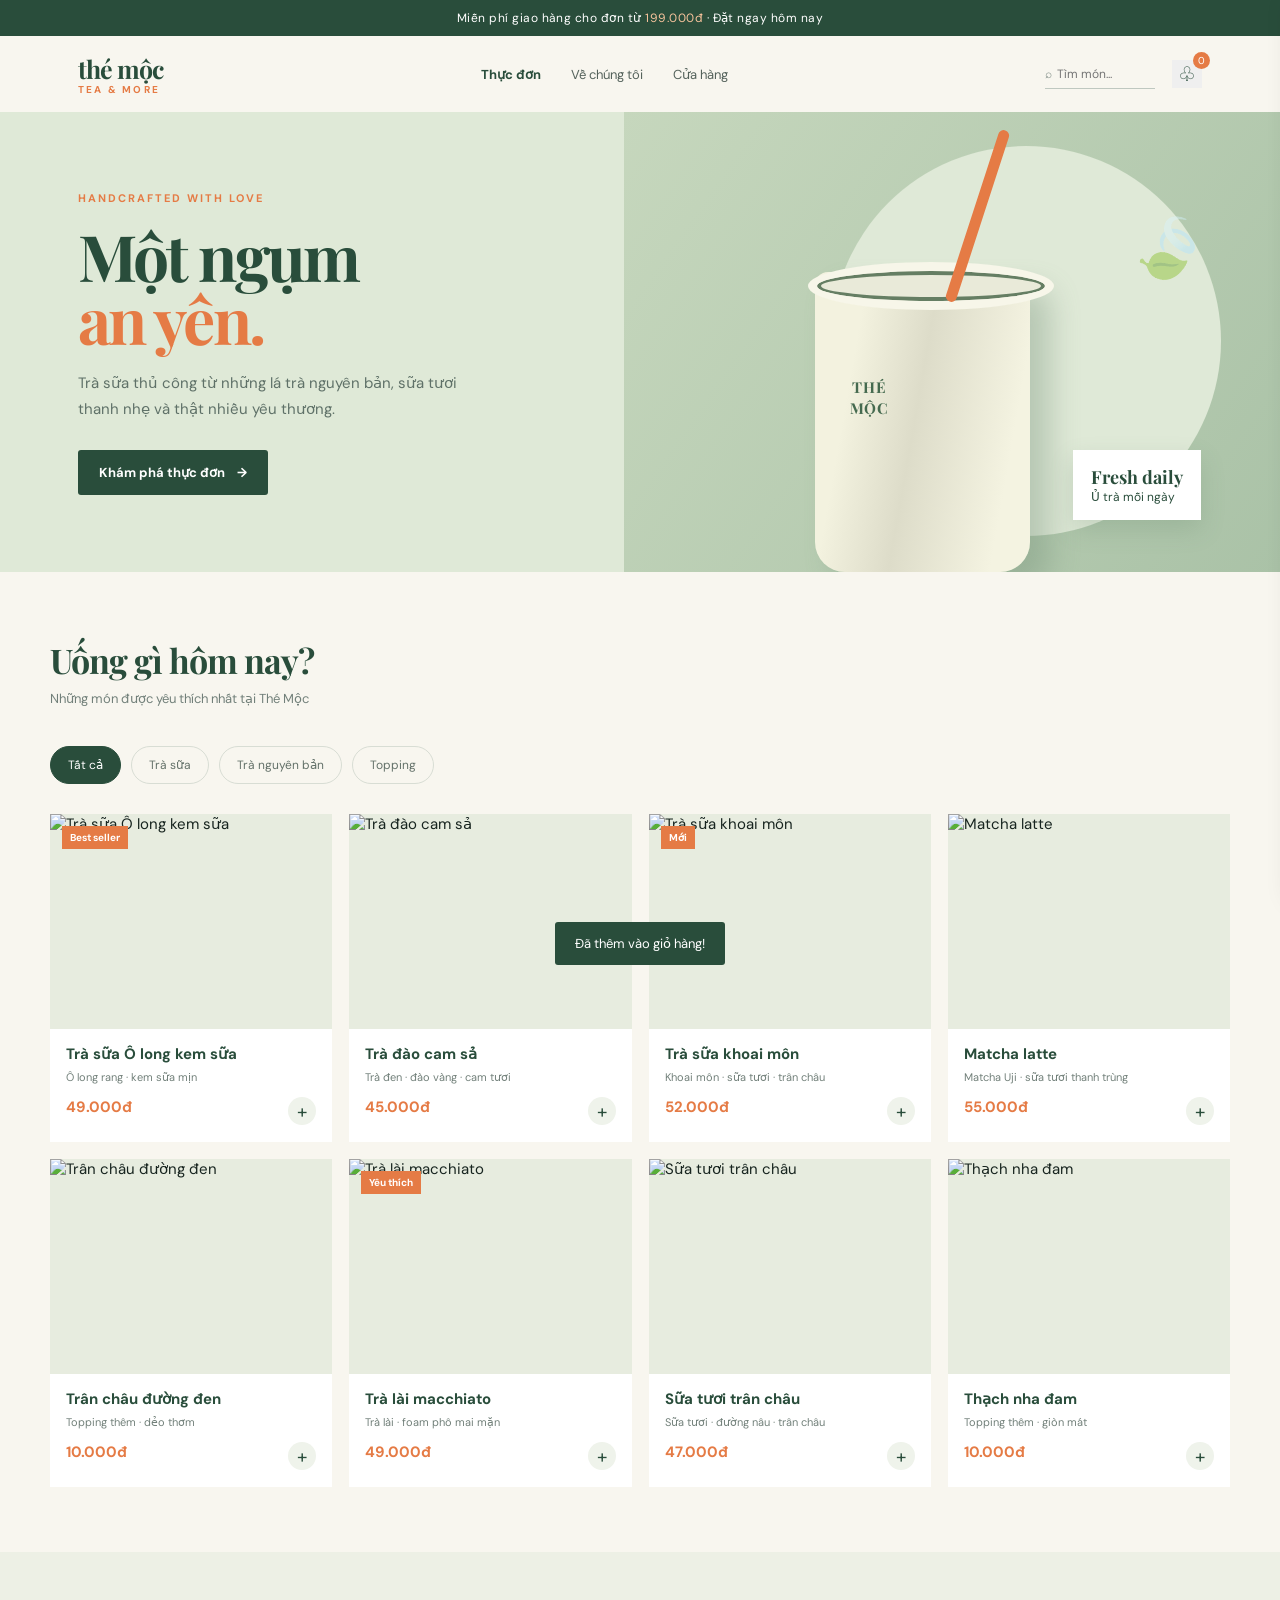
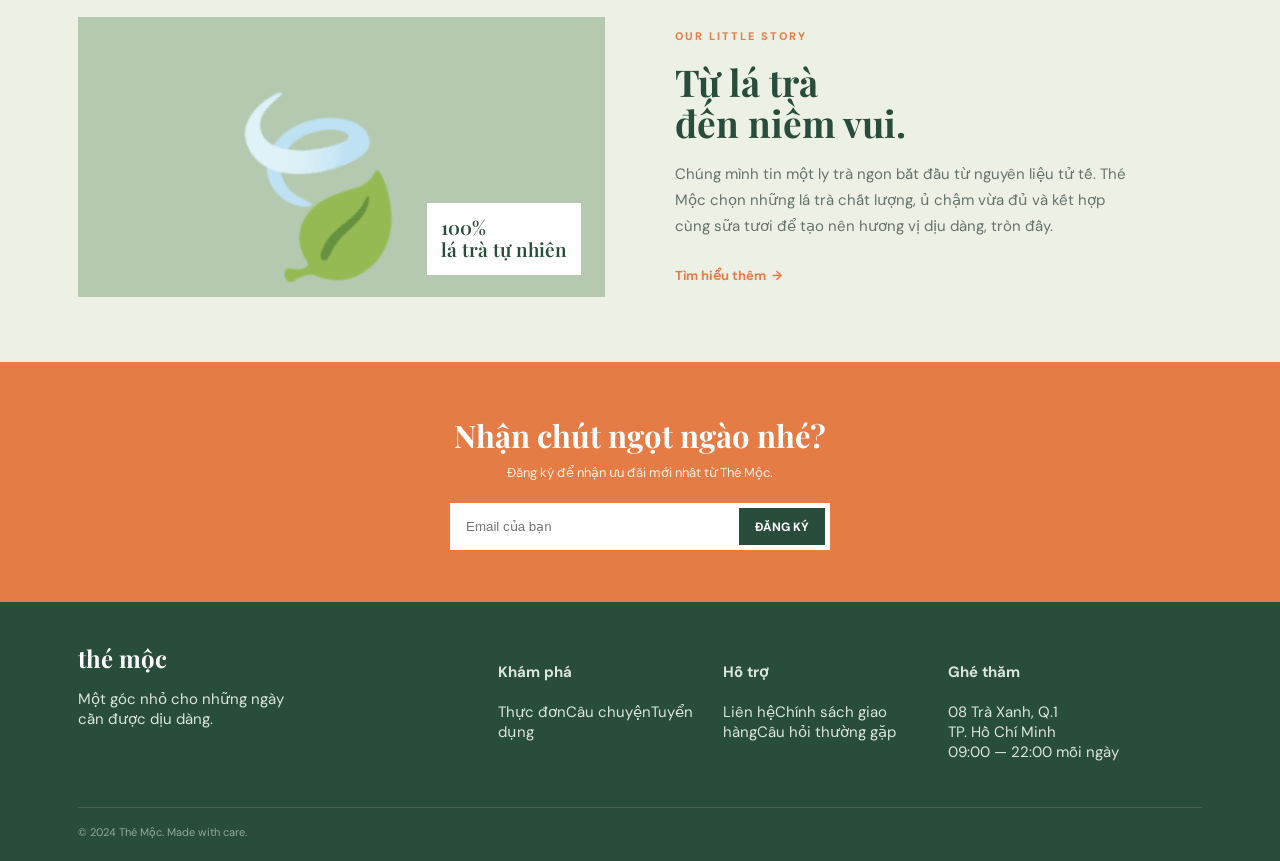
==== commit aba58221: "optim token" ====
--- a/output/index.html
+++ b/output/index.html
@@ -1,192 +1,51 @@
 <!DOCTYPE html>
 <html lang="vi">
 <head>
-<meta charset="UTF-8">
-<meta name="viewport" content="width=device-width, initial-scale=1.0">
-<title>Gà Ta Farm — Gà tươi ngon giao tận nhà</title>
+<meta charset="UTF-8" />
+<meta name="viewport" content="width=device-width, initial-scale=1.0" />
+<title>Thé Mộc — Trà sữa thủ công</title>
 <style>
-  :root{
-    --bg:#fffaf3; --card:#fff; --ink:#3b2f2f; --muted:#8a7a6c;
-    --brand:#d9531e; --brand-dark:#b13d10; --accent:#f6a53c;
-    --ok:#2e8b57; --line:#f0e3d3;
-  }
-  *{box-sizing:border-box;margin:0;padding:0}
-  body{font-family:'Segoe UI',system-ui,Arial,sans-serif;background:var(--bg);color:var(--ink);line-height:1.55}
-  header{position:sticky;top:0;z-index:10;background:#fffef9ee;border-bottom:1px solid var(--line);backdrop-filter:blur(6px)}
-  .nav{max-width:1080px;margin:auto;display:flex;align-items:center;gap:14px;padding:12px 16px}
-  .logo{display:flex;align-items:center;gap:8px;font-weight:700;font-size:1.15rem}
-  .logo .chick{font-size:1.6rem}
-  .nav a{color:var(--ink);text-decoration:none;margin-left:auto}
-  .nav a:not(.cart-btn){margin-left:0;margin-right:14px;opacity:.85}
-  .cart-btn{background:var(--brand);color:#fff;border:none;border-radius:999px;padding:8px 16px;font-size:.95rem;cursor:pointer;position:relative}
-  .cart-btn .badge{position:absolute;top:-7px;right:-4px;background:var(--accent);color:#3b2f2f;font-weight:700;font-size:.75rem;border-radius:999px;padding:2px 7px}
-  .hero{max-width:1080px;margin:auto;padding:48px 16px 32px;display:grid;grid-template-columns:1.2fr .8fr;gap:24px;align-items:center}
-  .hero h1{font-size:2.4rem;line-height:1.2;margin-bottom:12px}
-  .hero h1 em{color:var(--brand);font-style:normal}
-  .hero p{color:var(--muted);margin-bottom:20px;max-width:46ch}
-  .btn{display:inline-block;background:var(--brand);color:#fff;border:none;border-radius:10px;padding:12px 22px;font-size:1rem;cursor:pointer;text-decoration:none}
-  .btn:hover{background:var(--brand-dark)}
-  .hero-emoji{font-size:7rem;text-align:center;filter:drop-shadow(0 8px 12px #0002)}
-  section{max-width:1080px;margin:auto;padding:24px 16px}
-  h2{font-size:1.6rem;margin-bottom:16px}
-  .grid{display:grid;grid-template-columns:repeat(auto-fill,minmax(230px,1fr));gap:18px}
-  .card{background:var(--card);border:1px solid var(--line);border-radius:14px;overflow:hidden;display:flex;flex-direction:column;transition:transform .15s, box-shadow .15s}
-  .card:hover{transform:translateY(-3px);box-shadow:0 8px 18px #0001}
-  .thumb{height:130px;display:flex;align-items:center;justify-content:center;font-size:4rem;background:linear-gradient(135deg,#fff3e0,#ffe0c2)}
-  .card .body{padding:14px;flex:1;display:flex;flex-direction:column;gap:6px}
-  .card h3{font-size:1.05rem}
-  .desc{color:var(--muted);font-size:.9rem;flex:1}
-  .row{display:flex;align-items:center;justify-content:space-between;margin-top:8px}
-  .price{font-weight:700;color:var(--brand);font-size:1.05rem}
-  .add{background:var(--accent);border:none;border-radius:8px;padding:8px 14px;cursor:pointer;font-size:.9rem;font-weight:600}
-  .add:hover{background:var(--brand);color:#fff}
-  .tag{position:absolute;font-size:.72rem;background:var(--ok);color:#fff;border-radius:6px;padding:2px 8px}
-  .thumb{position:relative}
-  #cart-panel{position:fixed;top:0;right:-380px;width:360px;max-width:92vw;height:100vh;background:#fffef9;box-shadow:-6px 0 20px #0002;transition:right .25s;z-index:20;padding:18px;overflow:auto}
-  #cart-panel.open{right:0}
-  #cart-panel h2{margin-bottom:12px}
-  .item{display:flex;justify-content:space-between;align-items:center;gap:8px;padding:10px 0;border-bottom:1px dashed var(--line)}
-  .item .nm{font-size:.95rem;flex:1}
-  .qty{display:flex;align-items:center;gap:6px}
-  .qty button{width:26px;height:26px;border:1px solid var(--line);background:#fff;border-radius:6px;cursor:pointer}
-  .total{display:flex;justify-content:space-between;font-weight:700;padding:14px 0}
-  .cart-panel .btn{width:100%;margin-top:8px}
-  .close-x{float:right;border:none;background:none;font-size:1.3rem;cursor:pointer}
-  form.order{background:#fff;border:1px solid var(--line);border-radius:14px;padding:18px;max-width:560px}
-  form.order label{display:block;font-size:.9rem;margin:10px 0 4px}
-  form.order input,form.order textarea{width:100%;padding:9px;border:1px solid var(--line);border-radius:8px;font-family:inherit}
-  .toast{position:fixed;bottom:20px;left:50%;transform:translateX(-50%);background:var(--ink);color:#fff;padding:10px 18px;border-radius:999px;opacity:0;transition:opacity .25s;pointer-events:none}
-  .toast.show{opacity:1}
-  footer{border-top:1px solid var(--line);margin-top:24px;padding:24px 16px;text-align:center;color:var(--muted);font-size:.9rem}
-  @media(max-width:760px){.hero{grid-template-columns:1fr;text-align:center}.hero p{margin:auto}.hero .btn{margin:0 auto}}
+@import url('https://fonts.googleapis.com/css2?family=DM+Sans:wght@400;500;600;700&family=Playfair+Display:wght@600;700&display=swap');
+:root{--ink:#17241f;--muted:#72807a;--green:#294d3b;--sage:#dfe9d7;--cream:#f8f6ef;--orange:#e57b45;--line:#e8e8df;--white:#fff;}
+*{box-sizing:border-box} body{margin:0;color:var(--ink);background:var(--cream);font-family:'DM Sans',sans-serif;font-size:15px} a{text-decoration:none;color:inherit} button{font:inherit;border:0;cursor:pointer}.container{max-width:1180px;margin:auto;padding:0 28px}
+.topbar{background:var(--green);color:#fff;text-align:center;font-size:12px;padding:10px;letter-spacing:.04em}.topbar span{color:#f6c39c}.nav{height:76px;display:flex;align-items:center;justify-content:space-between;background:var(--cream)}.brand{font-family:'Playfair Display',serif;font-size:25px;font-weight:700;color:var(--green);letter-spacing:-.04em}.brand small{font-family:'DM Sans';font-size:10px;display:block;letter-spacing:.22em;color:var(--orange);font-weight:700;text-transform:uppercase;margin-top:-2px}.links{display:flex;gap:30px;color:#54625b;font-size:13px}.links a:first-child{color:var(--green);font-weight:700}.nav-actions{display:flex;align-items:center;gap:17px}.search{border-bottom:1px solid #bfc8c0;padding:5px 0;color:var(--muted);font-size:12px}.search input{border:0;background:none;outline:0;width:100px;font:inherit}.bag{position:relative;color:var(--green);font-size:20px}.badge{position:absolute;right:-8px;top:-8px;background:var(--orange);color:#fff;border-radius:50%;font-size:10px;width:17px;height:17px;text-align:center;padding-top:2px}
+.hero{background:var(--sage);min-height:460px;display:grid;grid-template-columns:1fr 1.05fr;overflow:hidden}.hero-copy{padding:72px 40px 70px max(28px,calc((100vw - 1180px)/2 + 28px));display:flex;flex-direction:column;justify-content:center}.eyebrow{font-size:11px;text-transform:uppercase;letter-spacing:.18em;color:var(--orange);font-weight:700;margin-bottom:19px}.hero h1{font:700 clamp(42px,5vw,70px)/.99 'Playfair Display',serif;margin:0 0 21px;color:var(--green);letter-spacing:-.045em}.hero h1 em{color:var(--orange);font-style:normal}.hero p{color:#5f7168;max-width:390px;line-height:1.7;margin:0 0 28px}.primary{background:var(--green);color:#fff;border-radius:3px;padding:14px 21px;font-weight:700;font-size:13px;display:inline-flex;align-items:center;gap:12px;width:max-content;transition:.2s}.primary:hover{background:#1b3628;transform:translateY(-2px)}.hero-art{position:relative;background:linear-gradient(125deg,#c6d7bd,#aac2a7);min-height:460px}.hero-art:before{content:'';position:absolute;width:390px;height:390px;border-radius:50%;background:#dfe9d7;right:9%;top:34px}.cup{position:absolute;z-index:1;bottom:0;left:29%;width:215px;height:300px;background:linear-gradient(100deg,#f3f2df 0 20%,#dddcc9 47%,#f4f3e1 85%);border-radius:13px 13px 30px 30px;box-shadow:20px 18px 30px #66856b55}.cup:before{content:'';position:absolute;top:-10px;left:-7px;width:228px;height:30px;border-radius:50%;background:#e9ead9;border:9px solid #f7f6e9;box-shadow:inset 0 0 0 4px #657e63}.cup:after{content:'THÉ\A MỘC';white-space:pre;text-align:center;position:absolute;top:105px;left:35px;color:#456a4f;font:700 15px/1.4 'Playfair Display';letter-spacing:.05em}.straw{position:absolute;z-index:2;bottom:266px;left:53%;height:180px;width:11px;background:var(--orange);transform:rotate(18deg);border-radius:8px}.leaf{position:absolute;right:11%;top:21%;font-size:60px;transform:rotate(25deg);opacity:.45}.floating{position:absolute;z-index:3;right:12%;bottom:52px;background:#fff;padding:15px 18px;box-shadow:0 10px 24px #54775e33;font-size:12px;color:var(--green)}.floating b{font-size:18px;display:block;font-family:'Playfair Display'}
+.section{padding:65px 0}.section-head{display:flex;align-items:end;justify-content:space-between;margin-bottom:26px}.section-title{font:700 34px 'Playfair Display';letter-spacing:-.03em;margin:0;color:var(--green)}.section-sub{color:var(--muted);font-size:13px;margin-top:7px}.categories{display:flex;gap:10px;margin-bottom:30px;flex-wrap:wrap}.chip{padding:10px 17px;border:1px solid #d8ddd4;border-radius:30px;background:transparent;color:#637169;font-size:12px}.chip.active,.chip:hover{background:var(--green);color:#fff;border-color:var(--green)}.grid{display:grid;grid-template-columns:repeat(4,1fr);gap:17px}.card{background:#fff;position:relative;padding-bottom:17px;transition:.22s}.card:hover{transform:translateY(-4px);box-shadow:0 10px 22px #324b3b12}.product-img{height:215px;position:relative;overflow:hidden;background:#e7ecdf;display:flex;align-items:center;justify-content:center}.product-img img{width:100%;height:100%;object-fit:cover;transition:.4s}.card:hover img{transform:scale(1.05)}.tag{position:absolute;top:12px;left:12px;background:var(--orange);color:white;padding:5px 8px;font-size:10px;font-weight:700}.card-body{padding:15px 16px 0}.card h3{font-size:15px;margin:0 0 6px;color:var(--green)}.desc{font-size:11px;color:var(--muted);margin:0 0 13px}.price{font-weight:700;color:var(--orange)}.add{float:right;background:#eff3eb;color:var(--green);height:28px;width:28px;border-radius:50%;font-size:19px;line-height:25px}.add:hover{background:var(--green);color:#fff}
+.story{background:#edf0e5;padding:65px 0}.story-inner{display:grid;grid-template-columns:1fr 1fr;gap:70px;align-items:center}.story-art{height:280px;position:relative;background:#b4c9af;overflow:hidden}.story-art:after{content:'100%\A lá trà tự nhiên';white-space:pre;position:absolute;right:24px;bottom:22px;background:#fff;padding:14px;color:var(--green);font:600 19px/1.15 'Playfair Display'}.story-art:before{content:'🍃';font-size:180px;position:absolute;left:24%;top:18%;transform:rotate(-25deg);filter:saturate(.7)}.story h2{font:700 37px/1.1 'Playfair Display';color:var(--green);margin:0 0 17px}.story p{color:#65736b;line-height:1.75;max-width:460px}.text-link{color:var(--orange);font-weight:700;font-size:13px;display:inline-block;margin-top:12px}
+.newsletter{padding:52px 0;background:var(--orange);color:white;text-align:center}.newsletter h2{font:700 31px 'Playfair Display';margin:0 0 8px}.newsletter p{margin:0 0 22px;font-size:13px;opacity:.9}.email{display:flex;max-width:380px;margin:auto;background:#fff;padding:5px}.email input{flex:1;border:0;padding:11px;outline:0}.email button{background:var(--green);color:#fff;padding:0 16px;font-weight:700;font-size:12px}
+footer{background:var(--green);color:#dce5db;padding:40px 0 22px}.footer-grid{display:grid;grid-template-columns:2fr 1fr 1fr 1.3fr;gap:30px}.footer-brand{font:700 24px 'Playfair Display';color:#fff}.footer p,.footer a{font-size:12px;color:#b7c9bc;line-height:1.9;display:block;margin:7px 0}.footer h4{font-size:12px;text-transform:uppercase;letter-spacing:.12em;color:#fff;margin:4px 0 13px}.copyright{border-top:1px solid #476453;margin-top:30px;padding-top:17px;font-size:11px;color:#91aa98}
+.drawer{position:fixed;z-index:10;right:-390px;top:0;width:370px;max-width:100%;height:100vh;background:#fff;box-shadow:-8px 0 25px #0002;padding:27px;transition:.3s;display:flex;flex-direction:column}.drawer.open{right:0}.drawer-head{display:flex;justify-content:space-between;align-items:center;border-bottom:1px solid var(--line);padding-bottom:18px}.drawer h2{font:700 25px 'Playfair Display';color:var(--green);margin:0}.close{background:none;font-size:25px;color:var(--muted)}.cart-items{flex:1;overflow:auto;padding:15px 0}.cart-row{display:flex;gap:12px;padding:13px 0;border-bottom:1px solid var(--line)}.cart-thumb{width:54px;height:54px;object-fit:cover}.cart-row h4{margin:3px 0;font-size:13px}.cart-row small{color:var(--orange)}.qty{margin-left:auto;display:flex;gap:8px;align-items:center}.qty button{width:22px;height:22px;background:#edf2eb;color:var(--green);border-radius:50%}.total{border-top:1px solid var(--line);padding-top:17px;display:flex;justify-content:space-between;font-weight:700;margin-bottom:15px}.empty{color:var(--muted);text-align:center;margin-top:50px}.overlay{display:none;position:fixed;inset:0;background:#14251d66;z-index:9}.overlay.show{display:block}.toast{position:fixed;bottom:25px;left:50%;transform:translateX(-50%) translateY(90px);background:var(--green);color:#fff;padding:13px 20px;border-radius:3px;font-size:13px;z-index:20;transition:.3s}.toast.show{transform:translateX(-50%) translateY(0)}
+@media(max-width:800px){.links{display:none}.hero{grid-template-columns:1fr}.hero-copy{padding:58px 28px}.hero-art{min-height:350px}.grid{grid-template-columns:repeat(2,1fr)}.story-inner{grid-template-columns:1fr;gap:30px}.footer-grid{grid-template-columns:1fr 1fr}.search{display:none}}
+@media(max-width:480px){.container{padding:0 18px}.nav{height:68px}.hero h1{font-size:48px}.grid{grid-template-columns:1fr 1fr;gap:10px}.product-img{height:155px}.card-body{padding:12px 11px}.section{padding:45px 0}.section-title{font-size:28px}.hero-art{min-height:310px}.cup{left:25%;transform:scale(.8);transform-origin:bottom}.footer-grid{grid-template-columns:1fr}.story-art{height:220px}}
 </style>
 </head>
 <body>
-
-<header>
-  <div class="nav">
-    <span class="logo"><span class="chick">🐔</span> Gà Ta Farm</span>
-    <a href="#menu">Sản phẩm</a>
-    <a href="#contact">Liên hệ</a>
-    <button class="cart-btn" onclick="toggleCart()">🛒 Giỏ hàng<span class="badge" id="badge">0</span></button>
-  </div>
-</header>
-
-<div class="hero">
-  <div>
-    <h1>Gà thả vườn <em>tươi mỗi sáng</em>, giao tận nhà trong ngày</h1>
-    <p>Gà ta bản địa nuôi 8–12 tháng, không kháng sinh, không chất tăng trọng. Chặt sẵn theo suất, đóng gói giữ lạnh, giao miễn phí nội thành từ 490k.</p>
-    <a class="btn" href="#menu">Xem giá ngay</a>
-  </div>
-  <div class="hero-emoji">🐓</div>
-</div>
-
-<section id="menu">
-  <h2>Menu hôm nay</h2>
-  <div class="grid" id="products"></div>
-</section>
-
-<section id="contact">
-  <h2>Đặt hàng</h2>
-  <form class="order" id="order-form">
-    <label for="name">Họ tên *</label>
-    <input id="name" required placeholder="Nguyễn Văn A">
-    <label for="phone">Số điện thoại *</label>
-    <input id="phone" required type="tel" pattern="[0-9]{8,11}" placeholder="09xx xxx xxx">
-    <label for="addr">Địa chỉ giao</label>
-    <input id="addr" placeholder="Số nhà, đường, quận/thành phố">
-    <label for="note">Ghi chú</label>
-    <textarea id="note" rows="2" placeholder="VD: giữ lại nội tạng, giao sáng 7h…"></textarea>
-    <p style="margin-top:12px"><button class="btn" type="submit">Gửi đơn</button></p>
-    <p id="form-msg" style="margin-top:10px;color:var(--ok);display:none">✅ Đã nhận đơn! Chúng tôi sẽ gọi xác nhận trong 30 phút.</p>
-  </form>
-</section>
-
-<aside id="cart-panel">
-  <button class="close-x" onclick="toggleCart()">✕</button>
-  <h2>Giỏ hàng</h2>
-  <div id="cart-items"><p style="color:var(--muted)">Chưa có sản phẩm nào.</p></div>
-  <div class="total"><span>Tổng cộng</span><span id="cart-total">0đ</span></div>
-  <button class="btn" onclick="orderFromCart()">Đặt hàng</button>
-</aside>
-
-<div class="toast" id="toast"></div>
-
-<footer>Gà Ta Farm — Hotline 0901 234 567 · 12 Nguyễn Trãi, Q.1, TP.HCM · © 2024</footer>
-
+<div class="topbar">Miễn phí giao hàng cho đơn từ <span>199.000đ</span> · Đặt ngay hôm nay</div>
+<header class="container nav"><a class="brand" href="#">thé mộc<small>tea &amp; more</small></a><nav class="links"><a href="#menu">Thực đơn</a><a href="#story">Về chúng tôi</a><a href="#footer">Cửa hàng</a></nav><div class="nav-actions"><div class="search">⌕ <input id="search" placeholder="Tìm món..." /></div><button class="bag" id="bagBtn" aria-label="Giỏ hàng">♧<span class="badge" id="badge">0</span></button></div></header>
+<main>
+<section class="hero"><div class="hero-copy"><div class="eyebrow">Handcrafted with love</div><h1>Một ngụm<br><em>an yên.</em></h1><p>Trà sữa thủ công từ những lá trà nguyên bản, sữa tươi thanh nhẹ và thật nhiều yêu thương.</p><a class="primary" href="#menu">Khám phá thực đơn <span>→</span></a></div><div class="hero-art"><div class="leaf">🍃</div><div class="straw"></div><div class="cup"></div><div class="floating"><b>Fresh daily</b>Ủ trà mỗi ngày</div></div></section>
+<section class="section container" id="menu"><div class="section-head"><div><h2 class="section-title">Uống gì hôm nay?</h2><p class="section-sub">Những món được yêu thích nhất tại Thé Mộc</p></div></div><div class="categories"><button class="chip active" data-filter="all">Tất cả</button><button class="chip" data-filter="milk">Trà sữa</button><button class="chip" data-filter="tea">Trà nguyên bản</button><button class="chip" data-filter="topping">Topping</button></div><div class="grid" id="products"></div></section>
+<section class="story" id="story"><div class="container story-inner"><div class="story-art"></div><div><div class="eyebrow">Our little story</div><h2>Từ lá trà<br>đến niềm vui.</h2><p>Chúng mình tin một ly trà ngon bắt đầu từ nguyên liệu tử tế. Thé Mộc chọn những lá trà chất lượng, ủ chậm vừa đủ và kết hợp cùng sữa tươi để tạo nên hương vị dịu dàng, tròn đầy.</p><a href="#footer" class="text-link">Tìm hiểu thêm&nbsp; →</a></div></div></section>
+<section class="newsletter"><h2>Nhận chút ngọt ngào nhé?</h2><p>Đăng ký để nhận ưu đãi mới nhất từ Thé Mộc.</p><div class="email"><input id="emailInput" type="email" placeholder="Email của bạn" /><button onclick="subscribe()">ĐĂNG KÝ</button></div></section>
+</main>
+<footer id="footer"><div class="container"><div class="footer-grid"><div><div class="footer-brand">thé mộc</div><p>Một góc nhỏ cho những ngày<br>cần được dịu dàng.</p></div><div><h4>Khám phá</h4><a href="#menu">Thực đơn</a><a href="#story">Câu chuyện</a><a href="#">Tuyển dụng</a></div><div><h4>Hỗ trợ</h4><a href="#">Liên hệ</a><a href="#">Chính sách giao hàng</a><a href="#">Câu hỏi thường gặp</a></div><div><h4>Ghé thăm</h4><p>08 Trà Xanh, Q.1<br>TP. Hồ Chí Minh<br>09:00 — 22:00 mỗi ngày</p></div></div><div class="copyright">© 2024 Thé Mộc. Made with care.</div></div></footer>
+<div class="overlay" id="overlay"></div><aside class="drawer" id="drawer"><div class="drawer-head"><h2>Giỏ hàng</h2><button class="close" id="close">×</button></div><div class="cart-items" id="cartItems"></div><div class="total"><span>Tạm tính</span><span id="total">0đ</span></div><button class="primary" style="justify-content:center;width:100%" onclick="checkout()">Tiến hành thanh toán →</button></aside><div class="toast" id="toast">Đã thêm vào giỏ hàng!</div>
 <script>
-const products = [
-  {id:1, name:"Gà ta nguyên con (~1.8kg)", desc:"Gà mái 10–12 tháng, thịt dai, ngọt. Chặt 4 phần hoặc nguyên con.", price:260000, emoji:"🐔", tag:"Bán chạy"},
-  {id:2, name:"Đùi gà ta (cặp ~700g)", desc:"Cốt lết đùi, phù hợp kho, luộc, quay. Đóng hộp 1kg.", price:95000, emoji:"🍗", tag:""},
-  {id:3, name:"Cánh gà ta (~500g)", desc:"Cánh trên, da vàng ươm, chiên giòn hoặc sả ớt đều hợp.", price:55000, emoji:"🪽", tag:""},
-  {id:4, name:"Gà trống thiến (~2kg)", desc:"Thịt săn, nhiều nạc, ideal cho nhúng lẩu và cháo.", price:310000, emoji:"🐓", tag:"Mới"},
-  {id:5, name:"Trứng gà ta (10 trứng)", desc:"Trứng gà thả vườn tự nhiên, vỏ ngà, yolk đậm. Hộp 10 quả.", price:45000, emoji:"🥚", tag:""},
-  {id:6, name:"Gà con (0.5kg) — bán kg", desc:"Gà con 45 ngày, 120.000đ/kg, cân theo thực tế, cân điện tử quay video.", price:120000, emoji:"🐥", tag:"Giá/kg"}
+const products=[
+ {id:1,name:'Trà sữa Ô long kem sữa',desc:'Ô long rang · kem sữa mịn',price:49000,type:'milk',tag:'Best seller',img:'https://images.unsplash.com/photo-1558857563-b371033873b8?auto=format&fit=crop&w=600&q=80'},
+ {id:2,name:'Trà đào cam sả',desc:'Trà đen · đào vàng · cam tươi',price:45000,type:'tea',tag:'',img:'https://images.unsplash.com/photo-1556679343-c7306c1976bc?auto=format&fit=crop&w=600&q=80'},
+ {id:3,name:'Trà sữa khoai môn',desc:'Khoai môn · sữa tươi · trân châu',price:52000,type:'milk',tag:'Mới',img:'https://images.unsplash.com/photo-1525385133512-2f3bdd039054?auto=format&fit=crop&w=600&q=80'},
+ {id:4,name:'Matcha latte',desc:'Matcha Uji · sữa tươi thanh trùng',price:55000,type:'tea',tag:'',img:'https://images.unsplash.com/photo-1515823064-d6e0c04616a7?auto=format&fit=crop&w=600&q=80'},
+ {id:5,name:'Trân châu đường đen',desc:'Topping thêm · dẻo thơm',price:10000,type:'topping',tag:'',img:'https://images.unsplash.com/photo-1587080413959-06b859fb107d?auto=format&fit=crop&w=600&q=80'},
+ {id:6,name:'Trà lài macchiato',desc:'Trà lài · foam phô mai mặn',price:49000,type:'tea',tag:'Yêu thích',img:'https://images.unsplash.com/photo-1544145945-f90425340c7e?auto=format&fit=crop&w=600&q=80'},
+ {id:7,name:'Sữa tươi trân châu',desc:'Sữa tươi · đường nâu · trân châu',price:47000,type:'milk',tag:'',img:'https://images.unsplash.com/photo-1577968897966-3d4325b36b61?auto=format&fit=crop&w=600&q=80'},
+ {id:8,name:'Thạch nha đam',desc:'Topping thêm · giòn mát',price:10000,type:'topping',tag:'',img:'https://images.unsplash.com/photo-1544145945-f90425340c7e?auto=format&fit=crop&w=600&q=80'}
 ];
-let cart = {};
-
-const fmt = n => n.toLocaleString("vi-VN") + "đ";
-const grid = document.getElementById("products");
-
-products.forEach(p=>{
-  const card = document.createElement("div");
-  card.className = "card";
-  card.innerHTML = `
-    <div class="thumb">${p.emoji}${p.tag?`<span class="tag" style="top:8px;left:8px">${p.tag}</span>`:""}</div>
-    <div class="body">
-      <h3>${p.name}</h3>
-      <div class="desc">${p.desc}</div>
-      <div class="row">
-        <span class="price">${fmt(p.price)}</span>
-        <button class="add" onclick="addToCart(${p.id})">+ Thêm</button>
-      </div>
-    </div>`;
-  grid.appendChild(card);
-});
-
-function addToCart(id){
-  cart[id] = (cart[id]||0)+1;
-  renderCart();
-  const p = products.find(x=>x.id===id);
-  toast(`Đã thêm: ${p.name}`);
-}
-function changeQty(id,d){
-  cart[id]=(cart[id]||0)+d;
-  if(cart[id]<=0) delete cart[id];
-  renderCart();
-}
-function cartCount(){ return Object.values(cart).reduce((a,b)=>a+b,0); }
-function cartTotal(){ return Object.entries(cart).reduce((s,[id,q])=>s+products.find(p=>p.id==id).price*q,0); }
-
-function renderCart(){
-  const box = document.getElementById("cart-items");
-  document.getElementById("badge").textContent = cartCount();
-  const ids = Object.keys(cart);
-  if(!ids.length){ box.innerHTML = '<p style="color:var(--muted)">Chưa có sản phẩm nào.</p>'; }
-  else box.innerHTML = ids.map(id=>{
-    const p = products.find(x=>x.id==id);
-    return `<div class="item"><span class="nm">${p.emoji} ${p.name}</span>
-      <span class="qty"><button onclick="changeQty(${id},-1)">−</button><span>${cart[id]}</span><button onclick="changeQty(${id},1)">+</button></span></div>`;
-  }).join("");
-  document.getElementById("cart-total").textContent = fmt(cartTotal());
-}
-function toggleCart(){ document.getElementById("cart-panel").classList.toggle("open"); }
-function orderFromCart(){
-  if(!cartCount()){ toast("Giỏ hàng đang trống 🐔"); return; }
-  toast(`Đặt ${cartCount()} món — tổng ${fmt(cartTotal())}. Gọi 0901 234 567 để xác nhận!`);
-  cart = {}; renderCart(); toggleCart();
-}
-function toast(msg){
-  const t = document.getElementById("toast");
-  t.textContent = msg; t.classList.add("show");
-  clearTimeout(t._h); t._h = setTimeout(()=>t.classList.remove("show"), 2400);
-}
-document.getElementById("order-form").addEventListener("submit", e=>{
-  e.preventDefault();
-  document.getElementById("form-msg").style.display="block";
-  e.target.reset();
-  toast("Cảm ơn! Đơn đã được ghi nhận.");
-});
-</script>
-</body>
-</html>
+let cart=[]; const money=n=>n.toLocaleString('vi-VN')+'đ';
+function render(list=products){document.getElementById('products').innerHTML=list.map(p=>`<article class="card"><div class="product-img">${p.tag?`<span class="tag">${p.tag}</span>`:''}<img src="${p.img}" alt="${p.name}" loading="lazy"></div><div class="card-body"><h3>${p.name}</h3><p class="desc">${p.desc}</p><span class="price">${money(p.price)}</span><button class="add" onclick="add(${p.id})">+</button></div></article>`).join('')}
+function add(id){let x=cart.find(i=>i.id===id);x?x.qty++:cart.push({id,qty:1});update();toast('Đã thêm vào giỏ hàng!')}
+function update(){document.getElementById('badge').textContent=cart.reduce((a,b)=>a+b.qty,0);document.getElementById('cartItems').innerHTML=cart.length?cart.map(i=>{let p=products.find(x=>x.id===i.id);return `<div class="cart-row"><img class="cart-thumb" src="${p.img}"><div><h4>${p.name}</h4><small>${money(p.price)}</small></div><div class="qty"><button onclick="change(${p.id},-1)">−</button>${i.qty}<button onclick="change(${p.id},1)">+</button></div></div>`}).join(''):'<p class="empty">Giỏ hàng đang trống.<br>Thêm một chút ngọt ngào nhé!</p>';document.getElementById('total').textContent=money(cart.reduce((a,i)=>a+products.find(p=>p.id===i.id).price*i.qty,0))}
+function change(id,n){let x=cart.find(i=>i.id===id);if(!x)return;x.qty+=n;if(x.qty<1)cart=cart.filter(i=>i.id!==id);update()}
+function toast(t){let e=document.getElementById('toast');e.textContent=t;e.classList.add('show');setTimeout(()=>e.classList.remove('show'),1800)}
+document.querySelectorAll('.chip').forEach(b=>b.onclick=()=>{document.querySelector('.chip.active').classList.remove('active');b.classList.add('active');render(b.dataset.filter==='all'?products:products.filter(p=>p.type===b.dataset.filter))});document.getElementById('search').oninput=e=>render(products.filter(p=>p.name.toLowerCase().includes(e.target.value.toLowerCase())));function toggle(o){document.getElementById('drawer').classList.toggle('open',o);document.getElementById('overlay').classList.toggle('show',o)}document.getElementById('bagBtn').onclick=()=>toggle(true);document.getElementById('close').onclick=()=>toggle(false);document.getElementById('overlay').onclick=()=>toggle(false);function subscribe(){let e=document.getElementById('emailInput');if(!e.value||!e.checkValidity()){toast('Vui lòng nhập email hợp lệ!');return}toast('Cảm ơn bạn đã đăng ký!');e.value=''};function checkout(){cart.length?toast('Cảm ơn bạn! Tính năng thanh toán đang được mở rộng.'):toast('Giỏ hàng đang trống!')}render();update();
+</script></body></html>
